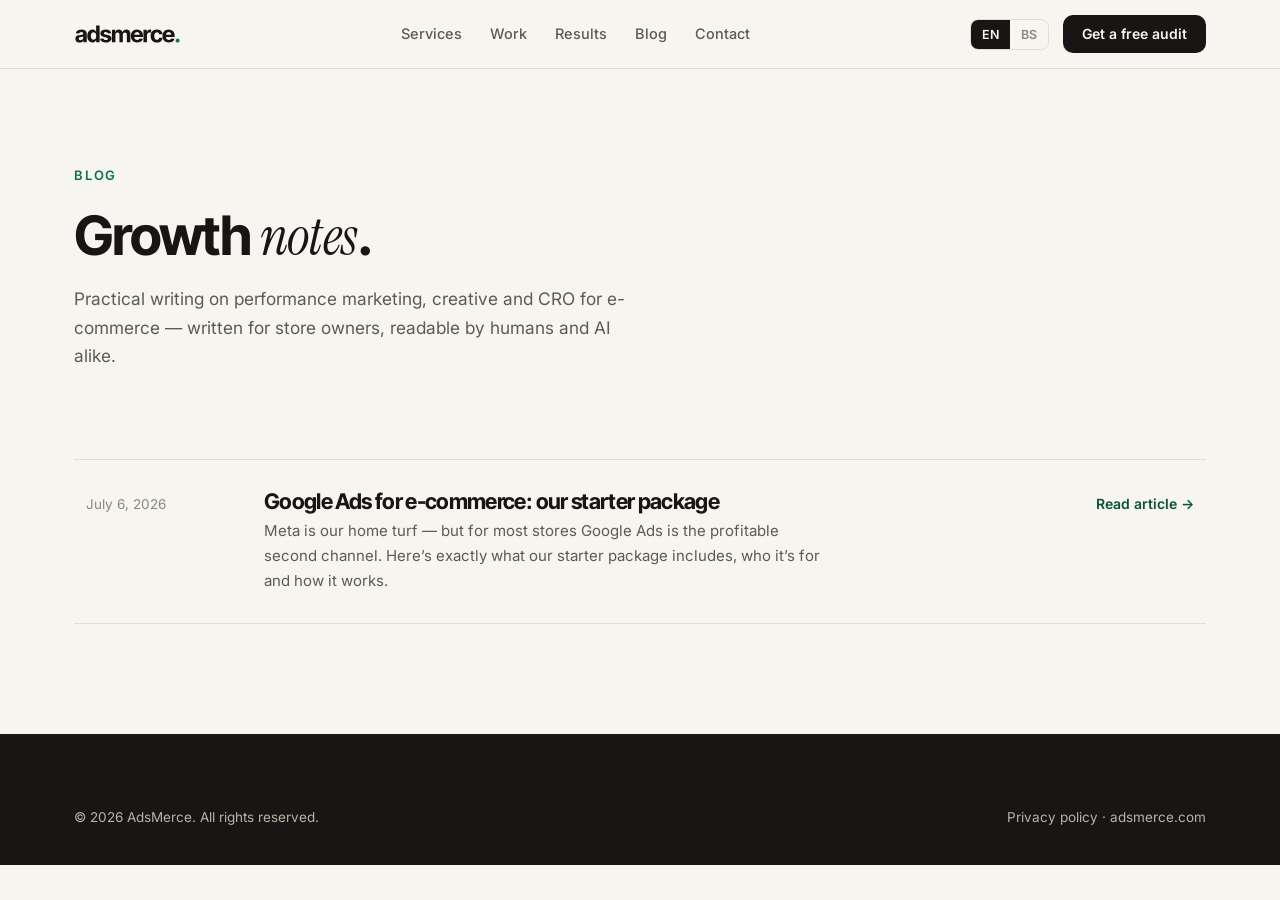
==== blog/index.html @ 32b70df1 "Add OG image, GDPR consent + tracking scaffolding, privacy page, 404, favicon PNGs, skip links - ass" ====
<!DOCTYPE html>
<html lang="en">
<head>
<meta charset="UTF-8">
<meta name="viewport" content="width=device-width, initial-scale=1.0">
<title>Blog — AdsMerce</title>
<meta name="description" content="Practical writing on performance marketing, creative and CRO for e-commerce brands — from the team behind €50M+ in managed Meta ad spend.">
<link rel="canonical" href="https://adsmerce.com/blog/">
<meta property="og:type" content="website">
<meta property="og:title" content="Blog — AdsMerce">
<meta property="og:description" content="Practical writing on performance marketing, creative and CRO for e-commerce.">
<meta property="og:url" content="https://adsmerce.com/blog/">
<meta property="og:image" content="https://adsmerce.com/assets/og.png">
<meta name="twitter:card" content="summary_large_image">
<meta name="twitter:image" content="https://adsmerce.com/assets/og.png">
<link rel="icon" type="image/svg+xml" href="../assets/favicon.svg">
<link rel="icon" type="image/png" sizes="32x32" href="../assets/favicon-32.png">
<link rel="apple-touch-icon" href="../assets/apple-touch-icon.png">
<link rel="preconnect" href="https://fonts.googleapis.com">
<link rel="preconnect" href="https://fonts.gstatic.com" crossorigin>
<link href="https://fonts.googleapis.com/css2?family=Inter:wght@400;500;600&family=Inter+Tight:wght@600;700;800&family=Instrument+Serif:ital@1&display=swap" rel="stylesheet">
<link rel="stylesheet" href="../css/style.css">
<script type="application/ld+json">
{
  "@context": "https://schema.org",
  "@type": "Blog",
  "name": "AdsMerce Blog",
  "url": "https://adsmerce.com/blog/",
  "description": "Practical writing on performance marketing, creative and CRO for e-commerce brands.",
  "publisher": { "@type": "Organization", "name": "AdsMerce", "url": "https://adsmerce.com/" }
}
</script>
</head>
<body>
<a class="skip-link" href="#main" data-i18n="sk.skip">Skip to content</a>

<header class="nav" id="top">
  <div class="container nav-inner">
    <a href="../index.html" class="nav-logo" aria-label="AdsMerce home">
      <img src="../assets/logo.svg" alt="adsmerce." height="20">
    </a>
    <nav class="nav-links" aria-label="Main">
      <a href="../index.html#services" data-i18n="nav.services">Services</a>
      <a href="../index.html#work" data-i18n="nav.work">Work</a>
      <a href="../index.html#results" data-i18n="nav.results">Results</a>
      <a href="./" data-i18n="nav.blog">Blog</a>
      <a href="../index.html#contact" data-i18n="nav.contact">Contact</a>
    </nav>
    <div class="nav-actions">
      <div class="lang-toggle" role="group" aria-label="Language">
        <button type="button" data-lang="en" aria-pressed="true">EN</button>
        <button type="button" data-lang="bs" aria-pressed="false">BS</button>
      </div>
      <a href="../index.html#contact" class="btn btn-primary btn-sm" data-i18n="nav.cta">Get a free audit</a>
      <button type="button" class="nav-burger" aria-label="Menu" aria-expanded="false">
        <span></span><span></span>
      </button>
    </div>
  </div>
  <div class="nav-mobile" hidden>
    <a href="../index.html#services" data-i18n="nav.services">Services</a>
    <a href="../index.html#work" data-i18n="nav.work">Work</a>
    <a href="../index.html#results" data-i18n="nav.results">Results</a>
    <a href="./" data-i18n="nav.blog">Blog</a>
    <a href="../index.html#contact" data-i18n="nav.contact">Contact</a>
  </div>
</header>

<main id="main">
  <section class="blog-head">
    <div class="container">
      <div class="sec-head reveal">
        <p class="kicker"><span data-i18n="blog.kicker">Blog</span></p>
        <h2 data-i18n-html="blog.title">Growth <em>notes</em>.</h2>
        <p class="sec-sub" data-i18n="blog.sub">Practical writing on performance marketing, creative and CRO for e-commerce — written for store owners, readable by humans and AI alike.</p>
      </div>
    </div>
  </section>

  <section>
    <div class="container post-list">
      <a class="post-card reveal" href="google-ads-starter-offer.html">
        <span class="post-date"><time datetime="2026-07-06">July 6, 2026</time></span>
        <span>
          <h3>Google Ads for e-commerce: our starter package</h3>
          <p>Meta is our home turf — but for most stores Google Ads is the profitable second channel. Here’s exactly what our starter package includes, who it’s for and how it works.</p>
        </span>
        <span class="post-more" data-i18n="blog.read">Read article →</span>
      </a>
    </div>
  </section>
</main>

<footer class="footer">
  <div class="container">
    <div class="footer-bottom" style="padding-top:0">
      <span>© 2026 AdsMerce. <span data-i18n="ft.rights">All rights reserved.</span></span>
      <span><a href="../privacy.html" data-i18n="ft.privacy">Privacy policy</a> · <a href="../index.html">adsmerce.com</a></span>
    </div>
  </div>
</footer>

<script src="../js/main.js"></script>
</body>
</html>
---- css/style.css ----
:root {
  --paper: #F7F5F0;
  --paper-2: #FFFFFF;
  --paper-3: #EFECE4;
  --ink: #171614;
  --ink-soft: #5C5A52;
  --ink-faint: #8B887E;
  --line: #E2DED3;
  --green: #0E6F4E;
  --green-dark: #0A5238;
  --green-tint: #E7F1EB;
  --radius: 12px;
  --font-head: "Inter Tight", "Inter", sans-serif;
  --font-body: "Inter", sans-serif;
  --font-serif: "Instrument Serif", Georgia, serif;
}

* { margin: 0; padding: 0; box-sizing: border-box; }

html {
  scroll-behavior: smooth;
  scroll-padding-top: 90px;
}

body {
  font-family: var(--font-body);
  font-size: 16.5px;
  line-height: 1.65;
  color: var(--ink);
  background: var(--paper);
  -webkit-font-smoothing: antialiased;
}

.container {
  max-width: 1180px;
  margin: 0 auto;
  padding: 0 24px;
}

h1, h2, h3, h4 {
  font-family: var(--font-head);
  font-weight: 700;
  letter-spacing: -0.03em;
  line-height: 1.08;
}

h2 em, h1 em {
  font-family: var(--font-serif);
  font-style: italic;
  font-weight: 400;
  letter-spacing: -0.01em;
}

a { color: inherit; text-decoration: none; }

/* ---------- buttons ---------- */
.btn {
  display: inline-flex;
  align-items: center;
  justify-content: center;
  gap: 8px;
  padding: 15px 26px;
  border-radius: 10px;
  font-size: 15px;
  font-weight: 600;
  line-height: 1;
  border: 1px solid transparent;
  cursor: pointer;
  transition: background .22s ease, color .22s ease, border-color .22s ease, transform .15s ease;
}
.btn:active { transform: scale(.98); }
.btn-primary { background: var(--ink); color: var(--paper); }
.btn-primary:hover { background: var(--green-dark); }
.btn-ghost { border-color: var(--line); color: var(--ink); }
.btn-ghost:hover { border-color: var(--ink); }
.btn-green { background: var(--green); color: #fff; }
.btn-green:hover { background: var(--green-dark); }
.btn-sm { padding: 11px 18px; font-size: 14px; }

/* ---------- nav ---------- */
.nav {
  position: sticky;
  top: 0;
  z-index: 50;
  background: rgba(247, 245, 240, .88);
  backdrop-filter: blur(10px);
  -webkit-backdrop-filter: blur(10px);
  border-bottom: 1px solid var(--line);
}
.nav-inner {
  display: flex;
  align-items: center;
  justify-content: space-between;
  height: 68px;
  gap: 24px;
}
.nav-logo { display: flex; align-items: center; }
.nav-logo img { display: block; }
.nav-links { display: flex; gap: 28px; }
.nav-links a {
  font-size: 14.5px;
  font-weight: 500;
  color: var(--ink-soft);
  transition: color .18s ease;
}
.nav-links a:hover { color: var(--ink); }
.nav-actions { display: flex; align-items: center; gap: 14px; }

.lang-toggle {
  display: flex;
  border: 1px solid var(--line);
  border-radius: 8px;
  overflow: hidden;
}
.lang-toggle button {
  font-family: var(--font-body);
  font-size: 12.5px;
  font-weight: 600;
  padding: 7px 11px;
  background: transparent;
  color: var(--ink-faint);
  border: 0;
  cursor: pointer;
  transition: background .18s ease, color .18s ease;
}
.lang-toggle button[aria-pressed="true"] { background: var(--ink); color: var(--paper); }

.nav-burger {
  display: none;
  flex-direction: column;
  justify-content: center;
  gap: 5px;
  width: 40px;
  height: 40px;
  background: transparent;
  border: 1px solid var(--line);
  border-radius: 8px;
  cursor: pointer;
  align-items: center;
}
.nav-burger span {
  display: block;
  width: 16px;
  height: 2px;
  background: var(--ink);
  transition: transform .2s ease;
}
.nav-burger[aria-expanded="true"] span:first-child { transform: translateY(3.5px) rotate(45deg); }
.nav-burger[aria-expanded="true"] span:last-child { transform: translateY(-3.5px) rotate(-45deg); }

.nav-mobile {
  display: none;
  flex-direction: column;
  gap: 4px;
  padding: 12px 24px 20px;
  border-top: 1px solid var(--line);
  background: var(--paper);
}
.nav-mobile a {
  padding: 11px 4px;
  font-size: 16px;
  font-weight: 500;
  border-bottom: 1px solid var(--line);
}
.nav-mobile a.btn { margin-top: 14px; border-bottom: 0; }
.nav-mobile.open { display: flex; }

/* ---------- hero ---------- */
.hero { padding: 108px 0 96px; }
.eyebrow {
  font-size: 13px;
  font-weight: 600;
  text-transform: uppercase;
  letter-spacing: .14em;
  color: var(--green);
  margin-bottom: 28px;
}
.hero h1 {
  font-size: clamp(3.4rem, 8.6vw, 7.2rem);
  font-weight: 800;
  letter-spacing: -0.045em;
  line-height: .98;
  margin-bottom: 32px;
}
.hero h1 em { color: var(--ink-soft); }
.lead {
  max-width: 620px;
  font-size: clamp(1.06rem, 1.6vw, 1.22rem);
  color: var(--ink-soft);
  margin-bottom: 40px;
}
.hero-actions { display: flex; flex-wrap: wrap; gap: 14px; margin-bottom: 44px; }
.chips { display: flex; flex-wrap: wrap; gap: 10px; }
.chip {
  display: inline-flex;
  align-items: center;
  gap: 8px;
  font-size: 13.5px;
  font-weight: 500;
  color: var(--ink-soft);
  border: 1px solid var(--line);
  border-radius: 999px;
  padding: 8px 15px;
  background: var(--paper-2);
}
.chip svg { color: var(--green); flex: none; }
.chip .dot {
  width: 7px;
  height: 7px;
  border-radius: 50%;
  background: var(--green);
  flex: none;
}

/* ---------- clients ---------- */
.clients { padding: 0 0 72px; }
.clients-label {
  text-align: center;
  font-size: 12.5px;
  font-weight: 600;
  text-transform: uppercase;
  letter-spacing: .14em;
  color: var(--ink-faint);
  margin-bottom: 34px;
}
.clients-marquee {
  overflow: hidden;
  -webkit-mask-image: linear-gradient(to right, transparent, #000 12%, #000 88%, transparent);
  mask-image: linear-gradient(to right, transparent, #000 12%, #000 88%, transparent);
}
.clients-track {
  display: flex;
  align-items: center;
  gap: 72px;
  width: max-content;
  padding-right: 72px;
  animation: clients-scroll 55s linear infinite;
}
.clients-track img {
  height: 32px;
  width: auto;
  filter: brightness(0);
  opacity: .58;
  flex: none;
}
.clients-marquee:hover .clients-track { animation-play-state: paused; }
@keyframes clients-scroll {
  from { transform: translateX(0); }
  to { transform: translateX(-50%); }
}
@media (prefers-reduced-motion: reduce) {
  .clients-track { animation: none; flex-wrap: wrap; width: auto; justify-content: center; }
}

/* ---------- stats ---------- */
.stats { border-top: 1px solid var(--line); border-bottom: 1px solid var(--line); }
.stats-grid {
  display: grid;
  grid-template-columns: repeat(4, 1fr);
}
.stat {
  padding: 44px 28px 44px 0;
  display: flex;
  flex-direction: column;
  gap: 6px;
}
.stat + .stat { border-left: 1px solid var(--line); padding-left: 28px; }
.stat strong {
  font-family: var(--font-head);
  font-weight: 700;
  font-size: clamp(2rem, 3.4vw, 2.9rem);
  letter-spacing: -0.03em;
  line-height: 1;
}
.stat span {
  font-size: 13px;
  color: var(--ink-faint);
  text-transform: uppercase;
  letter-spacing: .07em;
  font-weight: 500;
}

/* ---------- sections ---------- */
.section { padding: 110px 0; }
.section-alt { background: var(--paper-2); border-top: 1px solid var(--line); border-bottom: 1px solid var(--line); }
.section-alt + .section { border-top: 0; }

.sec-head { max-width: 720px; margin-bottom: 64px; }
.sec-head-center { margin-left: auto; margin-right: auto; text-align: center; }
.kicker {
  display: flex;
  gap: 12px;
  font-size: 13px;
  font-weight: 600;
  text-transform: uppercase;
  letter-spacing: .14em;
  color: var(--ink-faint);
  margin-bottom: 20px;
}
.kicker-center { justify-content: center; }
.kicker span:first-child { color: var(--green); }
.sec-head h2 { font-size: clamp(2.2rem, 4.6vw, 3.4rem); margin-bottom: 18px; }
.sec-sub { color: var(--ink-soft); font-size: 1.08rem; max-width: 560px; }
.sec-head-center .sec-sub { margin: 0 auto; }

/* ---------- services ---------- */
.svc-list { border-top: 1px solid var(--line); }
.svc-row {
  display: grid;
  grid-template-columns: 90px 1fr 1.25fr;
  gap: 24px;
  align-items: baseline;
  padding: 34px 12px;
  border-bottom: 1px solid var(--line);
  transition: background .22s ease;
}
.svc-row:hover { background: var(--paper-2); }
.svc-num {
  font-family: var(--font-head);
  font-size: 14px;
  font-weight: 600;
  color: var(--green);
}
.svc-row h3 { font-size: clamp(1.25rem, 2vw, 1.55rem); }
.svc-row p { color: var(--ink-soft); font-size: 15.5px; }

/* ---------- creative ---------- */
.creative-grid {
  display: grid;
  grid-template-columns: repeat(4, 1fr);
  gap: 18px;
}
.creative-tile {
  position: relative;
  aspect-ratio: 9 / 16;
  border-radius: var(--radius);
  overflow: hidden;
  background: var(--paper-3);
  border: 1px solid var(--line);
  display: flex;
  flex-direction: column;
  align-items: center;
  justify-content: center;
  gap: 14px;
  color: var(--ink-faint);
  cursor: pointer;
}
.creative-tile video {
  position: absolute;
  inset: 0;
  width: 100%;
  height: 100%;
  object-fit: cover;
}
.creative-tile .play {
  width: 52px;
  height: 52px;
  border-radius: 50%;
  border: 1.5px solid currentColor;
  display: flex;
  align-items: center;
  justify-content: center;
}
.creative-tile .label {
  font-size: 13px;
  font-weight: 500;
  text-align: center;
  padding: 0 16px;
}
.creative-tile .tag {
  position: absolute;
  top: 12px;
  left: 12px;
  z-index: 2;
  background: rgba(23, 22, 20, .82);
  color: var(--paper);
  font-size: 11.5px;
  font-weight: 600;
  letter-spacing: .04em;
  padding: 5px 10px;
  border-radius: 6px;
}
.note {
  margin-top: 28px;
  font-size: 14px;
  color: var(--ink-faint);
}

/* ---------- results ---------- */
.metric-grid {
  display: grid;
  grid-template-columns: repeat(3, 1fr);
  gap: 18px;
  margin-bottom: 18px;
}
.metric {
  background: var(--paper-2);
  border: 1px solid var(--line);
  border-radius: var(--radius);
  padding: 34px 30px;
  display: flex;
  flex-direction: column;
  gap: 8px;
}
.metric strong {
  font-family: var(--font-head);
  font-size: clamp(2.1rem, 3.2vw, 2.7rem);
  font-weight: 700;
  letter-spacing: -0.03em;
  line-height: 1;
}
.metric span { font-size: 14px; color: var(--ink-soft); }
.shot-grid {
  display: grid;
  grid-template-columns: 1fr 1fr;
  gap: 18px;
}
.shot {
  aspect-ratio: 16 / 9.5;
  border: 1.5px dashed var(--line);
  border-radius: var(--radius);
  display: flex;
  flex-direction: column;
  align-items: center;
  justify-content: center;
  gap: 12px;
  color: var(--ink-faint);
  font-size: 14px;
  background: var(--paper-2);
}

/* ---------- cards / landing ---------- */
.lp-grid, .cta-grid {
  display: grid;
  grid-template-columns: 1fr 1fr;
  gap: 18px;
}
.card {
  background: var(--paper);
  border: 1px solid var(--line);
  border-radius: var(--radius);
  padding: 38px 34px;
  transition: transform .25s ease, border-color .25s ease;
}
.section-alt .card { background: var(--paper); }
.section .card { background: var(--paper-2); }
#landing .card, #contact .card { background: var(--paper); }
.card:hover { transform: translateY(-3px); border-color: var(--ink-faint); }
.badge {
  display: inline-block;
  background: var(--green-tint);
  color: var(--green-dark);
  font-size: 12.5px;
  font-weight: 700;
  letter-spacing: .03em;
  text-transform: uppercase;
  padding: 6px 12px;
  border-radius: 6px;
  margin-bottom: 20px;
}
.card h3 { font-size: 1.45rem; margin-bottom: 12px; }
.card p { color: var(--ink-soft); font-size: 15.5px; }

/* ---------- why ---------- */
.why-grid {
  display: grid;
  grid-template-columns: 1.15fr 1fr;
  gap: 72px;
  align-items: center;
}
.why-grid .sec-head { margin-bottom: 40px; }
.why-list { list-style: none; display: flex; flex-direction: column; gap: 28px; }
.why-list li { display: flex; gap: 16px; }
.why-list svg { color: var(--green); flex: none; margin-top: 4px; }
.why-list h4 { font-size: 1.12rem; margin-bottom: 4px; }
.why-list p { color: var(--ink-soft); font-size: 15px; }
.chart-card {
  background: var(--paper-2);
  border: 1px solid var(--line);
  border-radius: var(--radius);
  padding: 38px 34px 34px;
}
.chart-card svg { display: block; margin-bottom: 22px; }
.chart-card strong {
  font-family: var(--font-head);
  font-size: 2.4rem;
  font-weight: 700;
  letter-spacing: -0.03em;
  display: block;
  line-height: 1.1;
}
.chart-card span { font-size: 14px; color: var(--ink-soft); }

/* ---------- process ---------- */
.proc-grid {
  display: grid;
  grid-template-columns: repeat(4, 1fr);
  gap: 32px;
}
.proc-step {
  border-top: 1px solid var(--line);
  padding-top: 26px;
}
.proc-num {
  display: inline-flex;
  align-items: center;
  justify-content: center;
  width: 34px;
  height: 34px;
  border-radius: 50%;
  background: var(--green-tint);
  color: var(--green-dark);
  font-family: var(--font-head);
  font-size: 15px;
  font-weight: 700;
  margin-bottom: 18px;
}
.proc-step h3 { font-size: 1.25rem; margin-bottom: 10px; }
.proc-step p { color: var(--ink-soft); font-size: 15px; }

/* ---------- faq ---------- */
.faq-container { max-width: 860px; }
.faq-list { border-top: 1px solid var(--line); }
.faq-item { border-bottom: 1px solid var(--line); }
.faq-item summary {
  display: flex;
  align-items: center;
  justify-content: space-between;
  gap: 24px;
  padding: 24px 4px;
  cursor: pointer;
  list-style: none;
  font-family: var(--font-head);
  font-weight: 600;
  font-size: 1.13rem;
  letter-spacing: -0.015em;
  transition: color .18s ease;
}
.faq-item summary::-webkit-details-marker { display: none; }
.faq-item summary:hover { color: var(--green-dark); }
.faq-icon {
  position: relative;
  width: 14px;
  height: 14px;
  flex: none;
}
.faq-icon::before,
.faq-icon::after {
  content: "";
  position: absolute;
  background: var(--green);
  transition: transform .25s ease;
}
.faq-icon::before { left: 0; top: 6px; width: 14px; height: 2px; }
.faq-icon::after { left: 6px; top: 0; width: 2px; height: 14px; }
.faq-item[open] .faq-icon::after { transform: scaleY(0); }
.faq-item p {
  padding: 0 4px 26px;
  color: var(--ink-soft);
  font-size: 15.5px;
  max-width: 700px;
}

/* ---------- cta ---------- */
.cta-grid { max-width: 900px; margin: 0 auto; }
.cta-card { display: flex; flex-direction: column; align-items: flex-start; }
.cta-card h3 { font-size: 1.6rem; }
.cta-card p { margin-bottom: 22px; }
.badge-free { background: var(--green); color: #fff; }
.checklist {
  list-style: none;
  display: flex;
  flex-direction: column;
  gap: 10px;
  margin-bottom: 30px;
}
.checklist li {
  position: relative;
  padding-left: 26px;
  font-size: 15px;
  color: var(--ink-soft);
}
.checklist li::before {
  content: "";
  position: absolute;
  left: 0;
  top: 4px;
  width: 15px;
  height: 15px;
  border-radius: 50%;
  background: var(--green-tint);
}
.checklist li::after {
  content: "";
  position: absolute;
  left: 4px;
  top: 8px;
  width: 7px;
  height: 4px;
  border-left: 1.8px solid var(--green);
  border-bottom: 1.8px solid var(--green);
  transform: rotate(-45deg);
}
.cta-card .btn { margin-top: auto; width: 100%; }

/* ---------- newsletter ---------- */
.newsletter { border-top: 1px solid var(--line); padding: 84px 0; }
.newsletter-inner {
  display: grid;
  grid-template-columns: 1.2fr 1fr;
  gap: 48px;
  align-items: center;
}
.newsletter h2 { font-size: clamp(1.7rem, 3vw, 2.3rem); margin-bottom: 12px; }
.newsletter p { color: var(--ink-soft); font-size: 15.5px; max-width: 460px; }
.newsletter-form { display: flex; gap: 10px; flex-wrap: wrap; }
.newsletter-form input {
  flex: 1;
  min-width: 220px;
  font-family: var(--font-body);
  font-size: 15px;
  color: var(--ink);
  background: var(--paper-2);
  border: 1px solid var(--line);
  border-radius: 10px;
  padding: 14px 16px;
  outline: none;
  transition: border-color .18s ease;
}
.newsletter-form input:focus { border-color: var(--green); }
.news-ok { flex-basis: 100%; font-size: 13.5px; color: var(--green-dark); }

/* ---------- generic forms (UGC page) ---------- */
.form-card {
  background: var(--paper-2);
  border: 1px solid var(--line);
  border-radius: var(--radius);
  padding: 38px 34px;
}
.form-card h3 { font-size: 1.5rem; margin-bottom: 22px; }
.form-grid { display: grid; grid-template-columns: 1fr 1fr; gap: 16px; }
.form-field { display: flex; flex-direction: column; gap: 6px; }
.form-field.full { grid-column: 1 / -1; }
.form-field label {
  font-size: 13px;
  font-weight: 600;
  color: var(--ink-soft);
}
.form-field input,
.form-field textarea {
  font-family: var(--font-body);
  font-size: 15px;
  color: var(--ink);
  background: var(--paper);
  border: 1px solid var(--line);
  border-radius: 10px;
  padding: 13px 14px;
  outline: none;
  transition: border-color .18s ease;
  resize: vertical;
}
.form-field input:focus,
.form-field textarea:focus { border-color: var(--green); }
.form-note { font-size: 13px; color: var(--ink-faint); margin-top: 14px; }

/* ---------- ugc page ---------- */
.ugc-hero { padding: 96px 0 64px; }
.ugc-grid {
  display: grid;
  grid-template-columns: 1fr 1.1fr;
  gap: 64px;
  align-items: start;
  padding-bottom: 110px;
}
.ugc-benefits h3 {
  font-size: 1.15rem;
  margin: 28px 0 14px;
}
.ugc-benefits h3:first-child { margin-top: 0; }
.ugc-list { list-style: none; display: flex; flex-direction: column; gap: 10px; }
.ugc-list li {
  position: relative;
  padding-left: 26px;
  font-size: 15px;
  color: var(--ink-soft);
}
.ugc-list li::before {
  content: "";
  position: absolute;
  left: 0;
  top: 4px;
  width: 15px;
  height: 15px;
  border-radius: 50%;
  background: var(--green-tint);
}
.ugc-list li::after {
  content: "";
  position: absolute;
  left: 4px;
  top: 8px;
  width: 7px;
  height: 4px;
  border-left: 1.8px solid var(--green);
  border-bottom: 1.8px solid var(--green);
  transform: rotate(-45deg);
}
.ugc-link { color: var(--green-dark); font-weight: 600; }
.ugc-link:hover { text-decoration: underline; }

/* ---------- blog ---------- */
.blog-head { padding: 96px 0 24px; }
.post-list { padding-bottom: 110px; display: flex; flex-direction: column; }
.post-card {
  display: grid;
  grid-template-columns: 150px 1fr auto;
  gap: 28px;
  align-items: baseline;
  padding: 30px 12px;
  border-top: 1px solid var(--line);
  transition: background .2s ease;
}
.post-card:last-child { border-bottom: 1px solid var(--line); }
.post-card:hover { background: var(--paper-2); }
.post-date { font-size: 13.5px; color: var(--ink-faint); }
.post-card h3 { font-size: 1.35rem; margin-bottom: 6px; }
.post-card p { color: var(--ink-soft); font-size: 15px; max-width: 560px; }
.post-more { font-size: 14px; font-weight: 600; color: var(--green-dark); white-space: nowrap; }

.article { max-width: 760px; margin: 0 auto; padding: 84px 24px 110px; }
.article .kicker { margin-bottom: 24px; }
.article h1 { font-size: clamp(2.2rem, 5vw, 3.2rem); letter-spacing: -0.035em; line-height: 1.05; margin-bottom: 18px; }
.article-meta { font-size: 14px; color: var(--ink-faint); margin-bottom: 42px; }
.prose p, .prose ul, .prose ol { margin-bottom: 20px; color: #33322D; font-size: 17px; line-height: 1.75; }
.prose ul, .prose ol { padding-left: 22px; }
.prose li { margin-bottom: 8px; }
.prose h2 { font-size: 1.6rem; margin: 44px 0 16px; }
.prose h3 { font-size: 1.2rem; margin: 32px 0 12px; }
.prose strong { font-weight: 600; }
.prose a { color: var(--green-dark); text-decoration: underline; text-underline-offset: 3px; }
.prose .callout {
  background: var(--green-tint);
  border-radius: var(--radius);
  padding: 22px 24px;
  margin: 28px 0;
}
.prose .callout p { margin: 0; color: var(--green-dark); font-size: 15.5px; }
.article-back { display: inline-block; margin-bottom: 32px; font-size: 14px; font-weight: 600; color: var(--ink-soft); }
.article-back:hover { color: var(--ink); }

/* ---------- footer ---------- */
.footer {
  background: var(--ink);
  color: #B7B3A8;
  padding: 72px 0 36px;
}
.footer-grid {
  display: grid;
  grid-template-columns: 1.6fr 1fr 1fr 1fr;
  gap: 48px;
  padding-bottom: 48px;
  border-bottom: 1px solid rgba(247, 245, 240, .14);
}
.footer-grid p { font-size: 14.5px; max-width: 380px; margin-top: 18px; }
.footer-grid nav { display: flex; flex-direction: column; gap: 10px; }
.footer-grid h5 {
  font-family: var(--font-body);
  color: var(--paper);
  font-size: 13px;
  font-weight: 600;
  text-transform: uppercase;
  letter-spacing: .1em;
  margin-bottom: 6px;
}
.footer-grid a { font-size: 14.5px; transition: color .18s ease; }
.footer-grid a:hover { color: var(--paper); }
.footer-bottom {
  display: flex;
  justify-content: space-between;
  align-items: center;
  flex-wrap: wrap;
  gap: 12px;
  padding-top: 30px;
  font-size: 13.5px;
}
.footer-bottom a:hover { color: var(--paper); }

/* ---------- skip link ---------- */
.skip-link {
  position: absolute;
  left: -9999px;
  top: 0;
  z-index: 200;
  background: var(--ink);
  color: var(--paper);
  padding: 12px 18px;
  font-size: 14px;
  font-weight: 600;
  border-radius: 0 0 10px 0;
}
.skip-link:focus { left: 0; }

/* ---------- consent banner ---------- */
.consent {
  position: fixed;
  left: 20px;
  bottom: 20px;
  z-index: 150;
  max-width: 400px;
  background: var(--paper-2);
  border: 1px solid var(--line);
  border-radius: var(--radius);
  padding: 20px 22px;
  box-shadow: 0 10px 34px rgba(23, 22, 20, .14);
}
.consent p { font-size: 13.5px; color: var(--ink-soft); margin-bottom: 14px; }
.consent-actions { display: flex; align-items: center; gap: 8px; flex-wrap: wrap; }
.consent-actions a {
  margin-left: auto;
  font-size: 12.5px;
  color: var(--ink-faint);
  text-decoration: underline;
  text-underline-offset: 3px;
}
.consent-actions a:hover { color: var(--ink); }
@media (max-width: 560px) {
  .consent { left: 12px; right: 12px; bottom: 12px; max-width: none; }
}

/* ---------- 404 ---------- */
.nf {
  min-height: 62vh;
  display: flex;
  flex-direction: column;
  align-items: center;
  justify-content: center;
  text-align: center;
  padding: 80px 24px;
}
.nf-code {
  font-family: var(--font-head);
  font-size: clamp(6rem, 18vw, 11rem);
  font-weight: 800;
  letter-spacing: -0.05em;
  line-height: 1;
  color: var(--ink);
}
.nf-code span { color: var(--green); }
.nf h1 { font-size: clamp(1.6rem, 3.5vw, 2.4rem); margin: 18px 0 10px; }
.nf p { color: var(--ink-soft); margin-bottom: 30px; }

/* ---------- reveal ---------- */
.reveal { opacity: 0; transform: translateY(16px); transition: opacity .6s ease, transform .6s ease; }
.reveal.in { opacity: 1; transform: none; }
.reveal.d1 { transition-delay: .08s; }
.reveal.d2 { transition-delay: .16s; }
.reveal.d3 { transition-delay: .24s; }
.reveal.d4 { transition-delay: .32s; }

@media (prefers-reduced-motion: reduce) {
  html { scroll-behavior: auto; }
  .reveal { opacity: 1; transform: none; transition: none; }
}

/* ---------- responsive ---------- */
@media (max-width: 980px) {
  .nav-links { display: none; }
  .nav-actions .btn { display: none; }
  .nav-burger { display: flex; }
  .why-grid { grid-template-columns: 1fr; gap: 40px; }
  .creative-grid { grid-template-columns: repeat(2, 1fr); }
  .svc-row { grid-template-columns: 56px 1fr; }
  .svc-row p { grid-column: 2; }
  .metric-grid { grid-template-columns: 1fr; }
  .shot-grid { grid-template-columns: 1fr; }
  .lp-grid, .cta-grid { grid-template-columns: 1fr; }
  .stats-grid { grid-template-columns: 1fr 1fr; }
  .stat { padding: 28px 16px 28px 0; }
  .stat + .stat { border-left: 0; padding-left: 0; }
  .stat:nth-child(even) { border-left: 1px solid var(--line); padding-left: 20px; }
  .stat:nth-child(n+3) { border-top: 1px solid var(--line); }
  .footer-grid { grid-template-columns: 1fr; gap: 32px; }
  .section { padding: 72px 0; }
  .hero { padding: 72px 0 64px; }
  .clients { padding-bottom: 52px; }
  .clients-track img { height: 22px; }
  .proc-grid { grid-template-columns: 1fr 1fr; }
  .newsletter-inner { grid-template-columns: 1fr; gap: 28px; }
  .ugc-grid { grid-template-columns: 1fr; gap: 44px; }
  .post-card { grid-template-columns: 1fr; gap: 8px; }
  .form-grid { grid-template-columns: 1fr; }
}
@media (max-width: 560px) {
  .proc-grid { grid-template-columns: 1fr; }
}
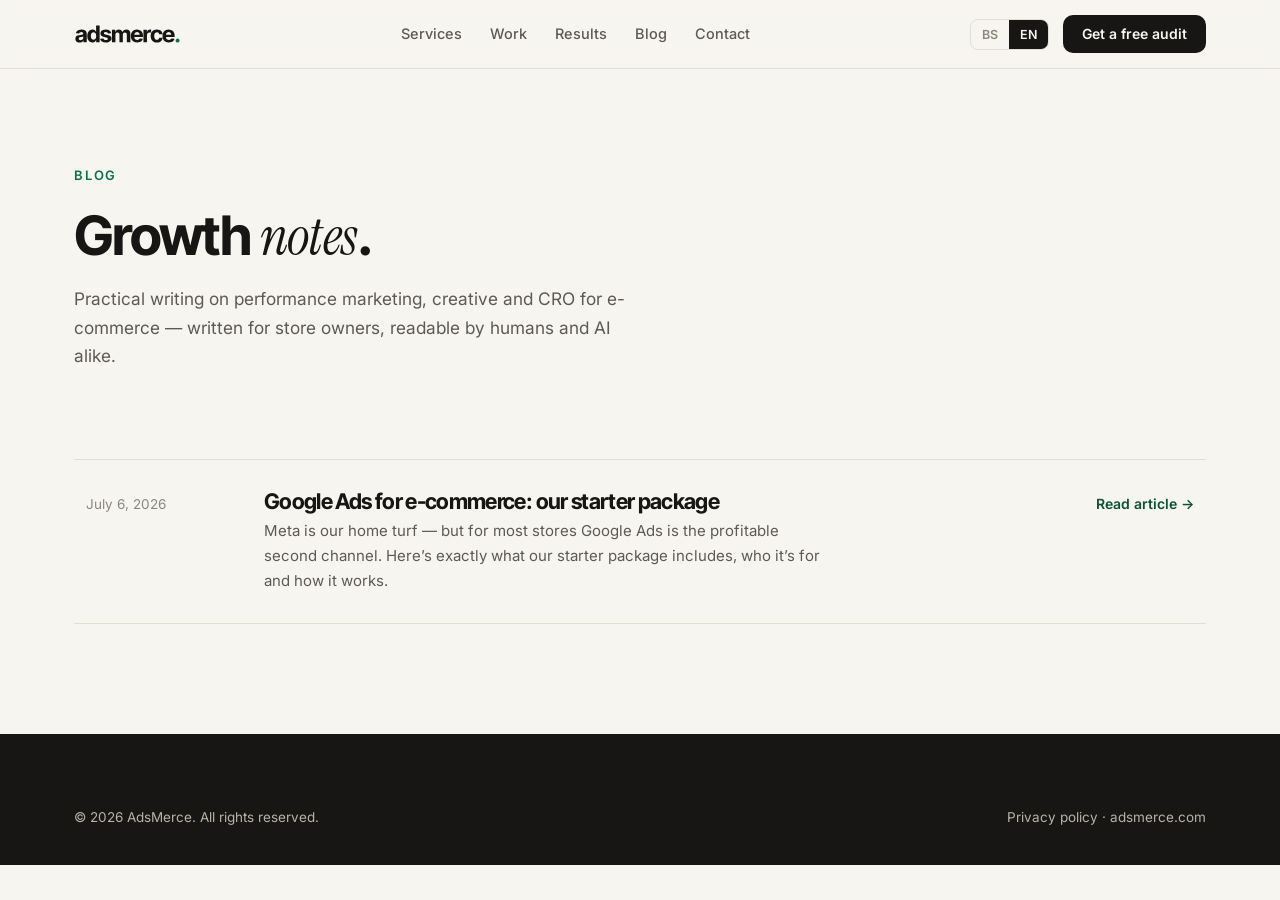
==== commit 224f0b4b: "Redesign founder section, wire Cal.com CTAs, make BHS the primary language Founder section: replace " ====
--- a/blog/index.html
+++ b/blog/index.html
@@ -1,14 +1,14 @@
 <!DOCTYPE html>
-<html lang="en">
+<html lang="bs">
 <head>
 <meta charset="UTF-8">
 <meta name="viewport" content="width=device-width, initial-scale=1.0">
 <title>Blog — AdsMerce</title>
-<meta name="description" content="Practical writing on performance marketing, creative and CRO for e-commerce brands — from the team behind €50M+ in managed Meta ad spend.">
+<meta name="description" content="Praktični tekstovi o performance marketingu, kreativama i CRO-u za e-commerce brendove — od tima koji je vodio €50M+ Meta oglasnog budžeta.">
 <link rel="canonical" href="https://adsmerce.com/blog/">
 <meta property="og:type" content="website">
 <meta property="og:title" content="Blog — AdsMerce">
-<meta property="og:description" content="Practical writing on performance marketing, creative and CRO for e-commerce.">
+<meta property="og:description" content="Praktični tekstovi o performance marketingu, kreativama i CRO-u za e-commerce.">
 <meta property="og:url" content="https://adsmerce.com/blog/">
 <meta property="og:image" content="https://adsmerce.com/assets/og.png">
 <meta name="twitter:card" content="summary_large_image">
@@ -32,7 +32,7 @@
 </script>
 </head>
 <body>
-<a class="skip-link" href="#main" data-i18n="sk.skip">Skip to content</a>
+<a class="skip-link" href="#main" data-i18n="sk.skip">Preskoči na sadržaj</a>
 
 <header class="nav" id="top">
   <div class="container nav-inner">
@@ -40,29 +40,29 @@
       <img src="../assets/logo.svg" alt="adsmerce." height="20">
     </a>
     <nav class="nav-links" aria-label="Main">
-      <a href="../index.html#services" data-i18n="nav.services">Services</a>
-      <a href="../index.html#work" data-i18n="nav.work">Work</a>
-      <a href="../index.html#results" data-i18n="nav.results">Results</a>
+      <a href="../index.html#services" data-i18n="nav.services">Usluge</a>
+      <a href="../index.html#work" data-i18n="nav.work">Kreative</a>
+      <a href="../index.html#results" data-i18n="nav.results">Rezultati</a>
       <a href="./" data-i18n="nav.blog">Blog</a>
-      <a href="../index.html#contact" data-i18n="nav.contact">Contact</a>
+      <a href="../index.html#contact" data-i18n="nav.contact">Kontakt</a>
     </nav>
     <div class="nav-actions">
       <div class="lang-toggle" role="group" aria-label="Language">
-        <button type="button" data-lang="en" aria-pressed="true">EN</button>
-        <button type="button" data-lang="bs" aria-pressed="false">BS</button>
+        <button type="button" data-lang="bs" aria-pressed="true">BS</button>
+        <button type="button" data-lang="en" aria-pressed="false">EN</button>
       </div>
-      <a href="../index.html#contact" class="btn btn-primary btn-sm" data-i18n="nav.cta">Get a free audit</a>
+      <a href="../index.html#contact" class="btn btn-primary btn-sm" data-i18n="nav.cta">Zatraži besplatan audit</a>
       <button type="button" class="nav-burger" aria-label="Menu" aria-expanded="false">
         <span></span><span></span>
       </button>
     </div>
   </div>
   <div class="nav-mobile" hidden>
-    <a href="../index.html#services" data-i18n="nav.services">Services</a>
-    <a href="../index.html#work" data-i18n="nav.work">Work</a>
-    <a href="../index.html#results" data-i18n="nav.results">Results</a>
+    <a href="../index.html#services" data-i18n="nav.services">Usluge</a>
+    <a href="../index.html#work" data-i18n="nav.work">Kreative</a>
+    <a href="../index.html#results" data-i18n="nav.results">Rezultati</a>
     <a href="./" data-i18n="nav.blog">Blog</a>
-    <a href="../index.html#contact" data-i18n="nav.contact">Contact</a>
+    <a href="../index.html#contact" data-i18n="nav.contact">Kontakt</a>
   </div>
 </header>
 
@@ -71,8 +71,8 @@
     <div class="container">
       <div class="sec-head reveal">
         <p class="kicker"><span data-i18n="blog.kicker">Blog</span></p>
-        <h2 data-i18n-html="blog.title">Growth <em>notes</em>.</h2>
-        <p class="sec-sub" data-i18n="blog.sub">Practical writing on performance marketing, creative and CRO for e-commerce — written for store owners, readable by humans and AI alike.</p>
+        <h2 data-i18n-html="blog.title">Bilješke o <em>rastu</em>.</h2>
+        <p class="sec-sub" data-i18n="blog.sub">Praktični tekstovi o performance marketingu, kreativi i CRO-u za e-commerce — pisani za vlasnike shopova, čitljivi i ljudima i AI alatima.</p>
       </div>
     </div>
   </section>
@@ -85,7 +85,7 @@
           <h3>Google Ads for e-commerce: our starter package</h3>
           <p>Meta is our home turf — but for most stores Google Ads is the profitable second channel. Here’s exactly what our starter package includes, who it’s for and how it works.</p>
         </span>
-        <span class="post-more" data-i18n="blog.read">Read article →</span>
+        <span class="post-more" data-i18n="blog.read">Pročitaj tekst →</span>
       </a>
     </div>
   </section>
@@ -94,8 +94,8 @@
 <footer class="footer">
   <div class="container">
     <div class="footer-bottom" style="padding-top:0">
-      <span>© 2026 AdsMerce. <span data-i18n="ft.rights">All rights reserved.</span></span>
-      <span><a href="../privacy.html" data-i18n="ft.privacy">Privacy policy</a> · <a href="../index.html">adsmerce.com</a></span>
+      <span>© 2026 AdsMerce. <span data-i18n="ft.rights">Sva prava zadržana.</span></span>
+      <span><a href="../privacy.html" data-i18n="ft.privacy">Politika privatnosti</a> · <a href="../index.html">adsmerce.com</a></span>
     </div>
   </div>
 </footer>
--- a/css/style.css
+++ b/css/style.css
@@ -237,10 +237,10 @@
   animation: clients-scroll 55s linear infinite;
 }
 .clients-track img {
-  height: 32px;
+  height: 56px;
   width: auto;
   filter: brightness(0);
-  opacity: .58;
+  opacity: .68;
   flex: none;
 }
 .clients-marquee:hover .clients-track { animation-play-state: paused; }
@@ -273,11 +273,11 @@
   line-height: 1;
 }
 .stat span {
-  font-size: 13px;
-  color: var(--ink-faint);
-  text-transform: uppercase;
-  letter-spacing: .07em;
+  font-size: 15px;
+  color: var(--ink-soft);
+  letter-spacing: .01em;
   font-weight: 500;
+  line-height: 1.45;
 }
 
 /* ---------- sections ---------- */
@@ -345,22 +345,38 @@
   color: var(--ink-faint);
   cursor: pointer;
 }
-.creative-tile video {
+.creative-tile video,
+.creative-tile img {
   position: absolute;
   inset: 0;
   width: 100%;
   height: 100%;
   object-fit: cover;
 }
+.creative-tile .creative-frame {
+  position: absolute;
+  inset: 0;
+  width: 100%;
+  height: 100%;
+  border: 0;
+}
 .creative-tile .play {
-  width: 52px;
-  height: 52px;
+  position: relative;
+  z-index: 2;
+  width: 56px;
+  height: 56px;
   border-radius: 50%;
-  border: 1.5px solid currentColor;
+  background: rgba(23, 22, 20, .5);
+  color: #fff;
+  border: 1.5px solid rgba(255, 255, 255, .9);
   display: flex;
   align-items: center;
   justify-content: center;
-}
+  padding-left: 3px;
+  transition: transform .2s ease, background .2s ease;
+}
+.creative-tile:hover .play { transform: scale(1.08); background: var(--green); border-color: var(--green); }
+.creative-tile:focus-visible { outline: 2px solid var(--green); outline-offset: 3px; }
 .creative-tile .label {
   font-size: 13px;
   font-weight: 500;
@@ -409,24 +425,47 @@
   letter-spacing: -0.03em;
   line-height: 1;
 }
-.metric span { font-size: 14px; color: var(--ink-soft); }
-.shot-grid {
-  display: grid;
-  grid-template-columns: 1fr 1fr;
-  gap: 18px;
-}
-.shot {
-  aspect-ratio: 16 / 9.5;
-  border: 1.5px dashed var(--line);
-  border-radius: var(--radius);
+.metric span { font-size: 16px; color: var(--ink-soft); line-height: 1.5; }
+.shots-note {
+  font-size: 13.5px;
+  color: var(--ink-faint);
+  margin-bottom: 22px;
+}
+.shots {
   display: flex;
   flex-direction: column;
-  align-items: center;
-  justify-content: center;
-  gap: 12px;
-  color: var(--ink-faint);
-  font-size: 14px;
+  gap: 22px;
+}
+.shot-card {
   background: var(--paper-2);
+  border: 1px solid var(--line);
+  border-radius: 14px;
+  overflow: hidden;
+  box-shadow: 0 14px 44px rgba(23, 22, 20, .07);
+  transition: transform .25s ease, box-shadow .25s ease;
+}
+.shot-card:hover { transform: translateY(-2px); box-shadow: 0 18px 52px rgba(23, 22, 20, .11); }
+.shot-bar {
+  display: flex;
+  align-items: center;
+  gap: 7px;
+  padding: 12px 16px;
+  background: var(--paper-3);
+  border-bottom: 1px solid var(--line);
+}
+.shot-bar span {
+  width: 11px;
+  height: 11px;
+  border-radius: 50%;
+  background: #D2CEC3;
+}
+.shot-img { display: block; font-size: 0; }
+.shot-img img { display: block; width: 100%; height: auto; }
+.shot-card figcaption {
+  padding: 13px 18px;
+  font-size: 13.5px;
+  color: var(--ink-soft);
+  border-top: 1px solid var(--line);
 }
 
 /* ---------- cards / landing ---------- */
@@ -474,6 +513,19 @@
 .why-list svg { color: var(--green); flex: none; margin-top: 4px; }
 .why-list h4 { font-size: 1.12rem; margin-bottom: 4px; }
 .why-list p { color: var(--ink-soft); font-size: 15px; }
+.badges {
+  display: flex;
+  align-items: center;
+  gap: 20px;
+  flex-wrap: wrap;
+  margin-top: 36px;
+  background: #FFFFFF;
+  border: 1px solid var(--line);
+  border-radius: var(--radius);
+  padding: 22px 26px;
+}
+.badges img { height: 84px; width: auto; }
+
 .chart-card {
   background: var(--paper-2);
   border: 1px solid var(--line);
@@ -862,17 +914,83 @@
   .reveal { opacity: 1; transform: none; transition: none; }
 }
 
+/* ---------- founder ---------- */
+.founder-inner { max-width: 720px; }
+.founder-inner h2 { font-size: clamp(1.9rem, 3.4vw, 2.7rem); margin: 16px 0 20px; }
+.founder-inner p { color: var(--ink-soft); font-size: 1.03rem; margin-bottom: 16px; }
+.founder-sign {
+  margin-top: 28px;
+  padding-top: 22px;
+  border-top: 1px solid var(--line);
+  display: flex;
+  align-items: center;
+  gap: 14px;
+}
+.founder-avatar {
+  width: 56px;
+  height: 56px;
+  border-radius: 50%;
+  object-fit: cover;
+  flex-shrink: 0;
+}
+.founder-sign-meta { display: flex; flex-direction: column; gap: 2px; flex: 1; min-width: 0; }
+.founder-sign-meta strong { font-family: var(--font-head); font-size: 1.05rem; font-weight: 700; }
+.founder-sign-meta span { font-size: 14px; color: var(--ink-faint); }
+.founder-linkedin {
+  display: inline-flex;
+  align-items: center;
+  gap: 7px;
+  font-size: 13.5px;
+  font-weight: 500;
+  color: var(--ink-soft);
+  border: 1px solid var(--line);
+  border-radius: 999px;
+  padding: 8px 16px;
+  text-decoration: none;
+  transition: color .18s ease, border-color .18s ease;
+}
+.founder-linkedin:hover { color: var(--green, #0E6F4E); border-color: currentColor; }
+
+/* ---------- process closing line ---------- */
+.proc-close {
+  margin-top: 40px;
+  text-align: center;
+  font-family: var(--font-serif);
+  font-style: italic;
+  font-size: clamp(1.15rem, 2.2vw, 1.5rem);
+  color: var(--ink);
+  max-width: 640px;
+  margin-left: auto;
+  margin-right: auto;
+  line-height: 1.4;
+}
+
+/* ---------- cta note + footer legal ---------- */
+.cta-note {
+  margin-top: 14px;
+  font-size: 13px;
+  color: var(--ink-faint);
+  line-height: 1.45;
+}
+.footer-legal {
+  font-size: 12.5px;
+  color: rgba(183, 179, 168, .75);
+  padding-top: 26px;
+  line-height: 1.6;
+}
+.footer-legal + .footer-bottom { padding-top: 18px; }
+
 /* ---------- responsive ---------- */
 @media (max-width: 980px) {
   .nav-links { display: none; }
   .nav-actions .btn { display: none; }
   .nav-burger { display: flex; }
   .why-grid { grid-template-columns: 1fr; gap: 40px; }
+  .founder-sign { flex-wrap: wrap; }
   .creative-grid { grid-template-columns: repeat(2, 1fr); }
   .svc-row { grid-template-columns: 56px 1fr; }
   .svc-row p { grid-column: 2; }
   .metric-grid { grid-template-columns: 1fr; }
-  .shot-grid { grid-template-columns: 1fr; }
   .lp-grid, .cta-grid { grid-template-columns: 1fr; }
   .stats-grid { grid-template-columns: 1fr 1fr; }
   .stat { padding: 28px 16px 28px 0; }
@@ -883,7 +1001,8 @@
   .section { padding: 72px 0; }
   .hero { padding: 72px 0 64px; }
   .clients { padding-bottom: 52px; }
-  .clients-track img { height: 22px; }
+  .clients-track img { height: 40px; }
+  .badges img { height: 66px; }
   .proc-grid { grid-template-columns: 1fr 1fr; }
   .newsletter-inner { grid-template-columns: 1fr; gap: 28px; }
   .ugc-grid { grid-template-columns: 1fr; gap: 44px; }
@@ -892,4 +1011,11 @@
 }
 @media (max-width: 560px) {
   .proc-grid { grid-template-columns: 1fr; }
-}
+  .badges {
+    flex-wrap: nowrap;
+    justify-content: space-between;
+    gap: 12px;
+    padding: 16px 18px;
+  }
+  .badges img { height: 52px; }
+}
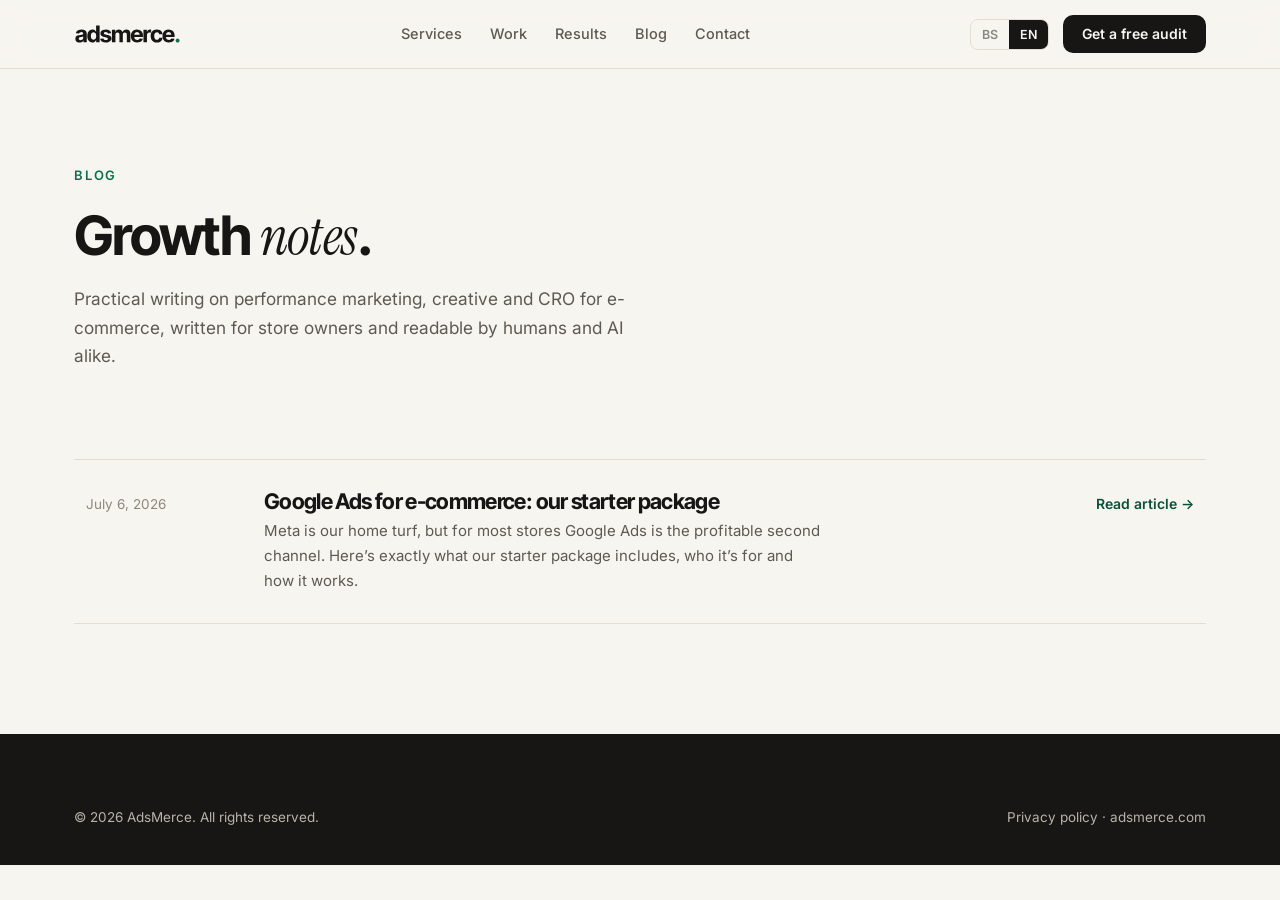
==== commit 044213ad: "Copy cleanup: remove em dashes, fix scroll-to-top, trim footer and free-audit copy Replace every em " ====
--- a/blog/index.html
+++ b/blog/index.html
@@ -3,11 +3,11 @@
 <head>
 <meta charset="UTF-8">
 <meta name="viewport" content="width=device-width, initial-scale=1.0">
-<title>Blog — AdsMerce</title>
-<meta name="description" content="Praktični tekstovi o performance marketingu, kreativama i CRO-u za e-commerce brendove — od tima koji je vodio €50M+ Meta oglasnog budžeta.">
+<title>Blog · AdsMerce</title>
+<meta name="description" content="Praktični tekstovi o performance marketingu, kreativama i CRO-u za e-commerce brendove, od tima koji je vodio €50M+ Meta oglasnog budžeta.">
 <link rel="canonical" href="https://adsmerce.com/blog/">
 <meta property="og:type" content="website">
-<meta property="og:title" content="Blog — AdsMerce">
+<meta property="og:title" content="Blog · AdsMerce">
 <meta property="og:description" content="Praktični tekstovi o performance marketingu, kreativama i CRO-u za e-commerce.">
 <meta property="og:url" content="https://adsmerce.com/blog/">
 <meta property="og:image" content="https://adsmerce.com/assets/og.png">
@@ -72,7 +72,7 @@
       <div class="sec-head reveal">
         <p class="kicker"><span data-i18n="blog.kicker">Blog</span></p>
         <h2 data-i18n-html="blog.title">Bilješke o <em>rastu</em>.</h2>
-        <p class="sec-sub" data-i18n="blog.sub">Praktični tekstovi o performance marketingu, kreativi i CRO-u za e-commerce — pisani za vlasnike shopova, čitljivi i ljudima i AI alatima.</p>
+        <p class="sec-sub" data-i18n="blog.sub">Praktični tekstovi o performance marketingu, kreativi i CRO-u za e-commerce, pisani za vlasnike shopova i čitljivi i ljudima i AI alatima.</p>
       </div>
     </div>
   </section>
@@ -83,7 +83,7 @@
         <span class="post-date"><time datetime="2026-07-06">July 6, 2026</time></span>
         <span>
           <h3>Google Ads for e-commerce: our starter package</h3>
-          <p>Meta is our home turf — but for most stores Google Ads is the profitable second channel. Here’s exactly what our starter package includes, who it’s for and how it works.</p>
+          <p>Meta is our home turf, but for most stores Google Ads is the profitable second channel. Here’s exactly what our starter package includes, who it’s for and how it works.</p>
         </span>
         <span class="post-more" data-i18n="blog.read">Pročitaj tekst →</span>
       </a>
--- a/css/style.css
+++ b/css/style.css
@@ -986,6 +986,7 @@
   .nav-actions .btn { display: none; }
   .nav-burger { display: flex; }
   .why-grid { grid-template-columns: 1fr; gap: 40px; }
+  .chart-card { display: none; }
   .founder-sign { flex-wrap: wrap; }
   .creative-grid { grid-template-columns: repeat(2, 1fr); }
   .svc-row { grid-template-columns: 56px 1fr; }
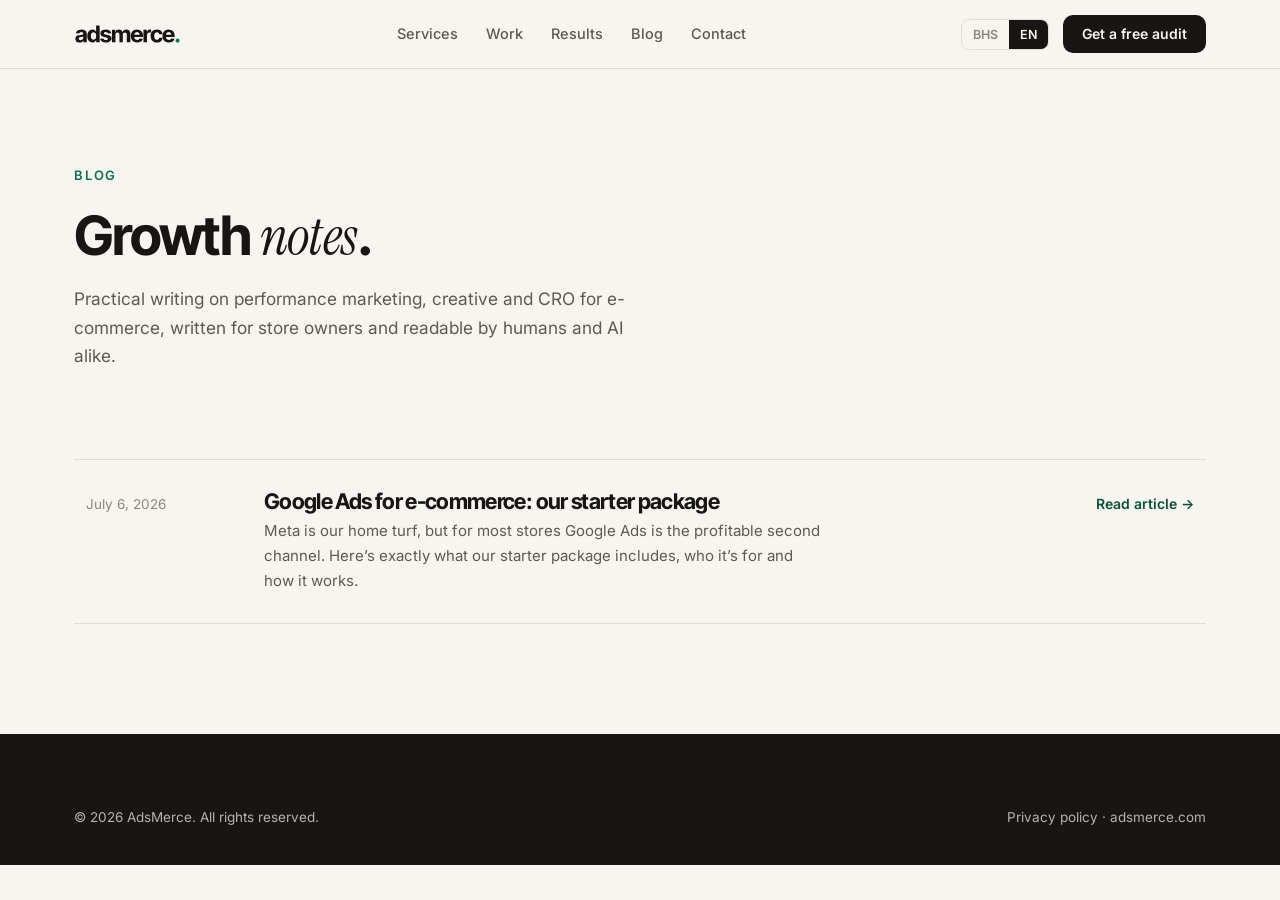
==== commit 34e667ce: "Rename BS toggle to BHS, break UGC hero title, hide Tally form title, bust asset caches The language" ====
--- a/blog/index.html
+++ b/blog/index.html
@@ -19,7 +19,7 @@
 <link rel="preconnect" href="https://fonts.googleapis.com">
 <link rel="preconnect" href="https://fonts.gstatic.com" crossorigin>
 <link href="https://fonts.googleapis.com/css2?family=Inter:wght@400;500;600&family=Inter+Tight:wght@600;700;800&family=Instrument+Serif:ital@1&display=swap" rel="stylesheet">
-<link rel="stylesheet" href="../css/style.css">
+<link rel="stylesheet" href="../css/style.css?v=3">
 <script type="application/ld+json">
 {
   "@context": "https://schema.org",
@@ -48,7 +48,7 @@
     </nav>
     <div class="nav-actions">
       <div class="lang-toggle" role="group" aria-label="Language">
-        <button type="button" data-lang="bs" aria-pressed="true">BS</button>
+        <button type="button" data-lang="bs" aria-pressed="true">BHS</button>
         <button type="button" data-lang="en" aria-pressed="false">EN</button>
       </div>
       <a href="../index.html#contact" class="btn btn-primary btn-sm" data-i18n="nav.cta">Zatraži besplatan audit</a>
@@ -100,6 +100,6 @@
   </div>
 </footer>
 
-<script src="../js/main.js"></script>
+<script src="../js/main.js?v=3"></script>
 </body>
 </html>
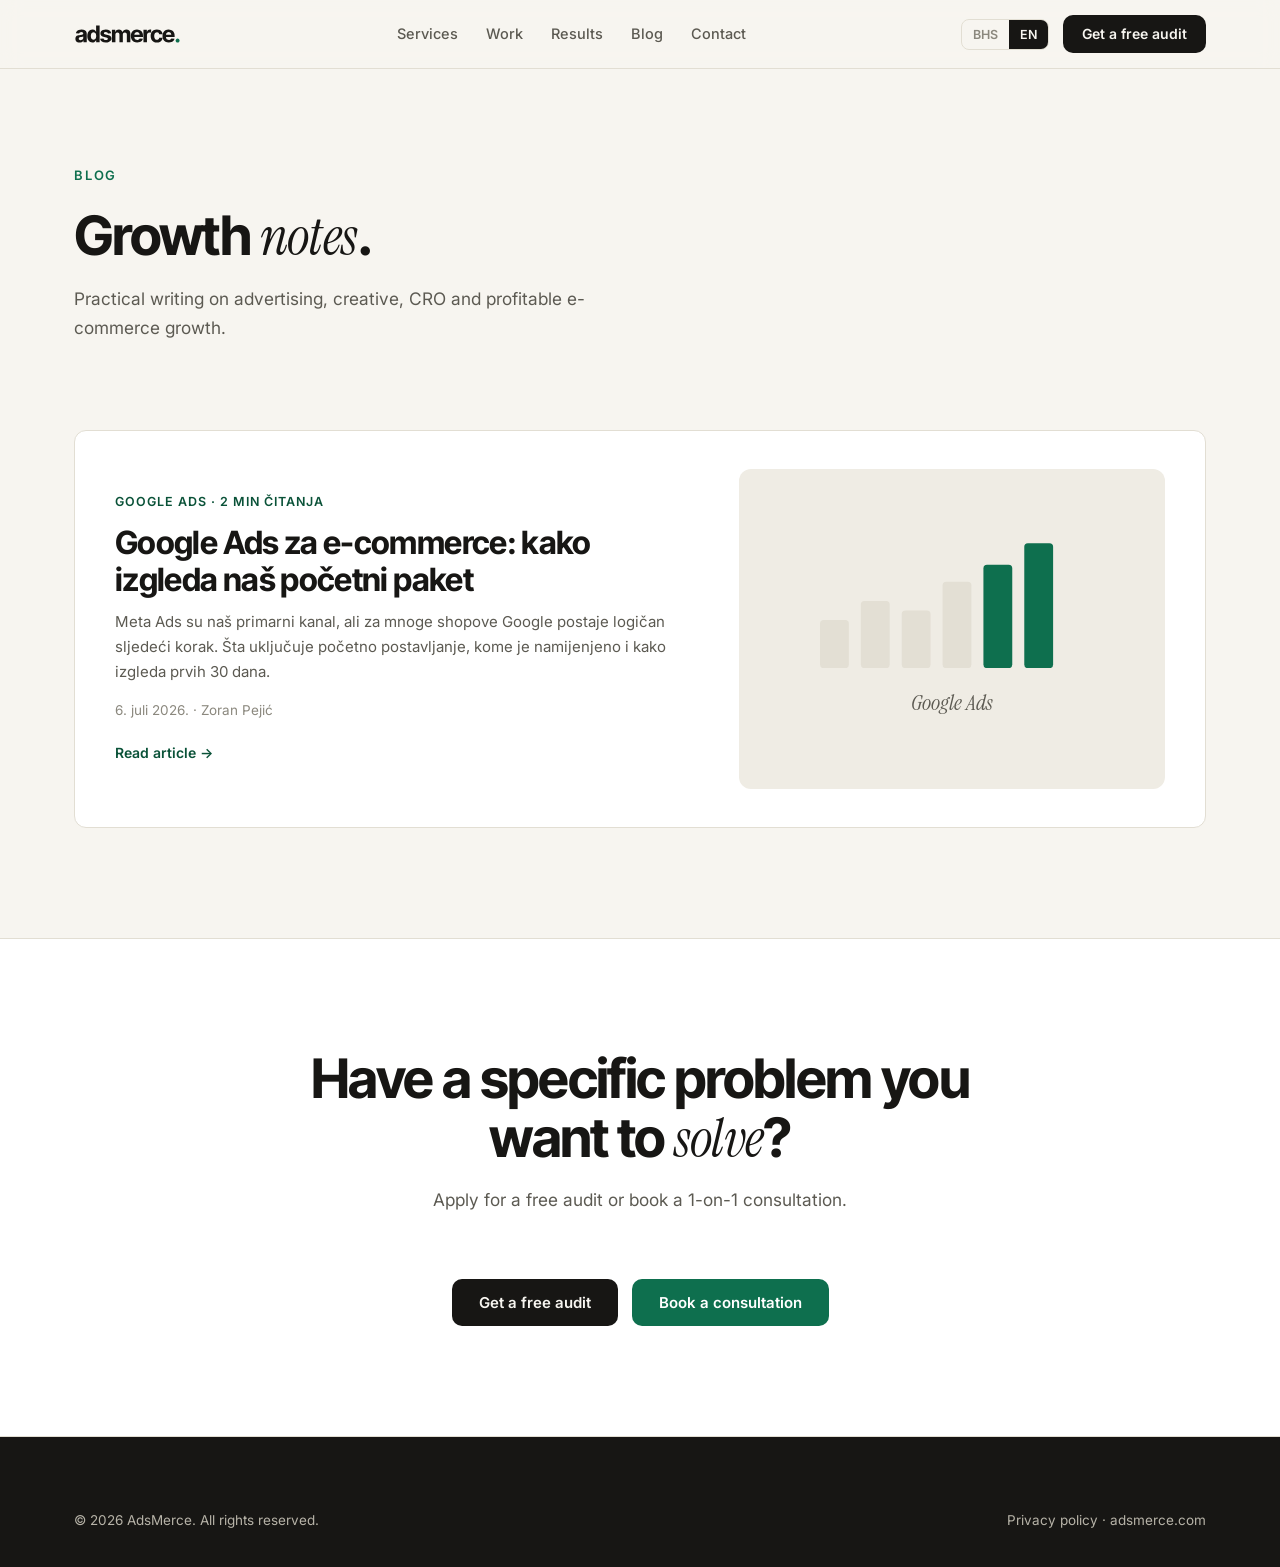
==== commit 697ee058: "Blog: translate article to BHS, featured-post layout, author byline, CTA blocks The Google Ads start" ====
--- a/blog/index.html
+++ b/blog/index.html
@@ -19,7 +19,7 @@
 <link rel="preconnect" href="https://fonts.googleapis.com">
 <link rel="preconnect" href="https://fonts.gstatic.com" crossorigin>
 <link href="https://fonts.googleapis.com/css2?family=Inter:wght@400;500;600&family=Inter+Tight:wght@600;700;800&family=Instrument+Serif:ital@1&display=swap" rel="stylesheet">
-<link rel="stylesheet" href="../css/style.css?v=3">
+<link rel="stylesheet" href="../css/style.css?v=4">
 <script type="application/ld+json">
 {
   "@context": "https://schema.org",
@@ -72,21 +72,50 @@
       <div class="sec-head reveal">
         <p class="kicker"><span data-i18n="blog.kicker">Blog</span></p>
         <h2 data-i18n-html="blog.title">Bilješke o <em>rastu</em>.</h2>
-        <p class="sec-sub" data-i18n="blog.sub">Praktični tekstovi o performance marketingu, kreativi i CRO-u za e-commerce, pisani za vlasnike shopova i čitljivi i ljudima i AI alatima.</p>
+        <p class="sec-sub" data-i18n="blog.sub">Praktični tekstovi o oglašavanju, kreativama, CRO-u i profitabilnom rastu e-commerce brendova.</p>
       </div>
     </div>
   </section>
 
   <section>
     <div class="container post-list">
-      <a class="post-card reveal" href="google-ads-starter-offer.html">
-        <span class="post-date"><time datetime="2026-07-06">July 6, 2026</time></span>
-        <span>
-          <h3>Google Ads for e-commerce: our starter package</h3>
-          <p>Meta is our home turf, but for most stores Google Ads is the profitable second channel. Here’s exactly what our starter package includes, who it’s for and how it works.</p>
+      <a class="post-card post-featured reveal" href="google-ads-starter-offer.html">
+        <span class="post-featured-body">
+          <span class="post-tags">Google Ads · 2 min čitanja</span>
+          <h3>Google Ads za e-commerce: kako izgleda naš početni paket</h3>
+          <p>Meta Ads su naš primarni kanal, ali za mnoge shopove Google postaje logičan sljedeći korak. Šta uključuje početno postavljanje, kome je namijenjeno i kako izgleda prvih 30 dana.</p>
+          <span class="post-meta"><time datetime="2026-07-06">6. juli 2026.</time> · Zoran Pejić</span>
+          <span class="post-more" data-i18n="blog.read">Pročitaj tekst →</span>
         </span>
-        <span class="post-more" data-i18n="blog.read">Pročitaj tekst →</span>
+        <span class="post-cover" aria-hidden="true">
+          <svg viewBox="0 0 220 110" width="62%" role="presentation">
+            <g fill="#E3DFD4">
+              <rect x="0" y="70" width="24" height="40" rx="3"/>
+              <rect x="34" y="54" width="24" height="56" rx="3"/>
+              <rect x="68" y="62" width="24" height="48" rx="3"/>
+              <rect x="102" y="38" width="24" height="72" rx="3"/>
+            </g>
+            <g fill="#0E6F4E">
+              <rect x="136" y="24" width="24" height="86" rx="3"/>
+              <rect x="170" y="6" width="24" height="104" rx="3"/>
+            </g>
+          </svg>
+          <span>Google Ads</span>
+        </span>
       </a>
+    </div>
+  </section>
+
+  <section class="section section-alt">
+    <div class="container">
+      <div class="sec-head sec-head-center reveal">
+        <h2 data-i18n-html="blog.cta.t">Imaš konkretan problem koji želiš <em>riješiti</em>?</h2>
+        <p class="sec-sub" data-i18n="blog.cta.d">Prijavi se za besplatan audit ili rezerviši 1-na-1 konsultacije.</p>
+      </div>
+      <div class="hero-actions reveal d1" style="justify-content:center;margin-bottom:0">
+        <a href="../index.html#contact" class="btn btn-primary" data-i18n="blog.cta.b1">Zatraži besplatan audit</a>
+        <a href="https://cal.com/zoranpejic/60min" target="_blank" rel="noopener" class="btn btn-green" data-i18n="blog.cta.b2">Rezerviši konsultacije</a>
+      </div>
     </div>
   </section>
 </main>
@@ -100,6 +129,6 @@
   </div>
 </footer>
 
-<script src="../js/main.js?v=3"></script>
+<script src="../js/main.js?v=4"></script>
 </body>
 </html>
--- a/css/style.css
+++ b/css/style.css
@@ -778,6 +778,52 @@
 .post-card h3 { font-size: 1.35rem; margin-bottom: 6px; }
 .post-card p { color: var(--ink-soft); font-size: 15px; max-width: 560px; }
 .post-more { font-size: 14px; font-weight: 600; color: var(--green-dark); white-space: nowrap; }
+
+/* ---------- featured post ---------- */
+.post-featured {
+  grid-template-columns: 1.35fr 1fr;
+  gap: 48px;
+  align-items: center;
+  border: 1px solid var(--line);
+  border-radius: var(--radius);
+  background: var(--paper-2);
+  padding: 38px 40px;
+}
+.post-featured:hover { background: var(--paper-2); border-color: var(--ink-faint); }
+.post-featured h3 { font-size: clamp(1.5rem, 2.8vw, 2rem); letter-spacing: -0.02em; line-height: 1.15; margin: 12px 0 12px; }
+.post-featured p { max-width: none; }
+.post-tags {
+  display: block;
+  font-size: 12.5px;
+  font-weight: 600;
+  letter-spacing: .08em;
+  text-transform: uppercase;
+  color: var(--green-dark);
+}
+.post-meta { display: block; font-size: 13.5px; color: var(--ink-faint); margin: 14px 0 18px; }
+.post-cover {
+  background: var(--paper-3);
+  border-radius: var(--radius);
+  aspect-ratio: 4 / 3;
+  display: flex;
+  flex-direction: column;
+  align-items: center;
+  justify-content: center;
+  gap: 18px;
+}
+.post-cover > span { font-family: var(--font-serif); font-style: italic; font-size: 1.35rem; color: var(--ink-soft); }
+
+/* ---------- article CTA ---------- */
+.article-cta {
+  margin-top: 48px;
+  border: 1px solid var(--line);
+  border-radius: var(--radius);
+  background: var(--paper-2);
+  padding: 32px 34px;
+}
+.article-cta h3 { font-size: 1.4rem; letter-spacing: -0.015em; margin-bottom: 10px; }
+.article-cta p { color: var(--ink-soft); font-size: 15.5px; line-height: 1.6; margin-bottom: 22px; max-width: 560px; }
+.article-cta-actions { display: flex; flex-wrap: wrap; gap: 12px; }
 
 .article { max-width: 760px; margin: 0 auto; padding: 84px 24px 110px; }
 .article .kicker { margin-bottom: 24px; }
@@ -1008,6 +1054,8 @@
   .newsletter-inner { grid-template-columns: 1fr; gap: 28px; }
   .ugc-grid { grid-template-columns: 1fr; gap: 44px; }
   .post-card { grid-template-columns: 1fr; gap: 8px; }
+  .post-featured { gap: 24px; padding: 26px 22px; }
+  .post-cover { order: -1; aspect-ratio: 16 / 9; }
   .form-grid { grid-template-columns: 1fr; }
 }
 @media (max-width: 560px) {
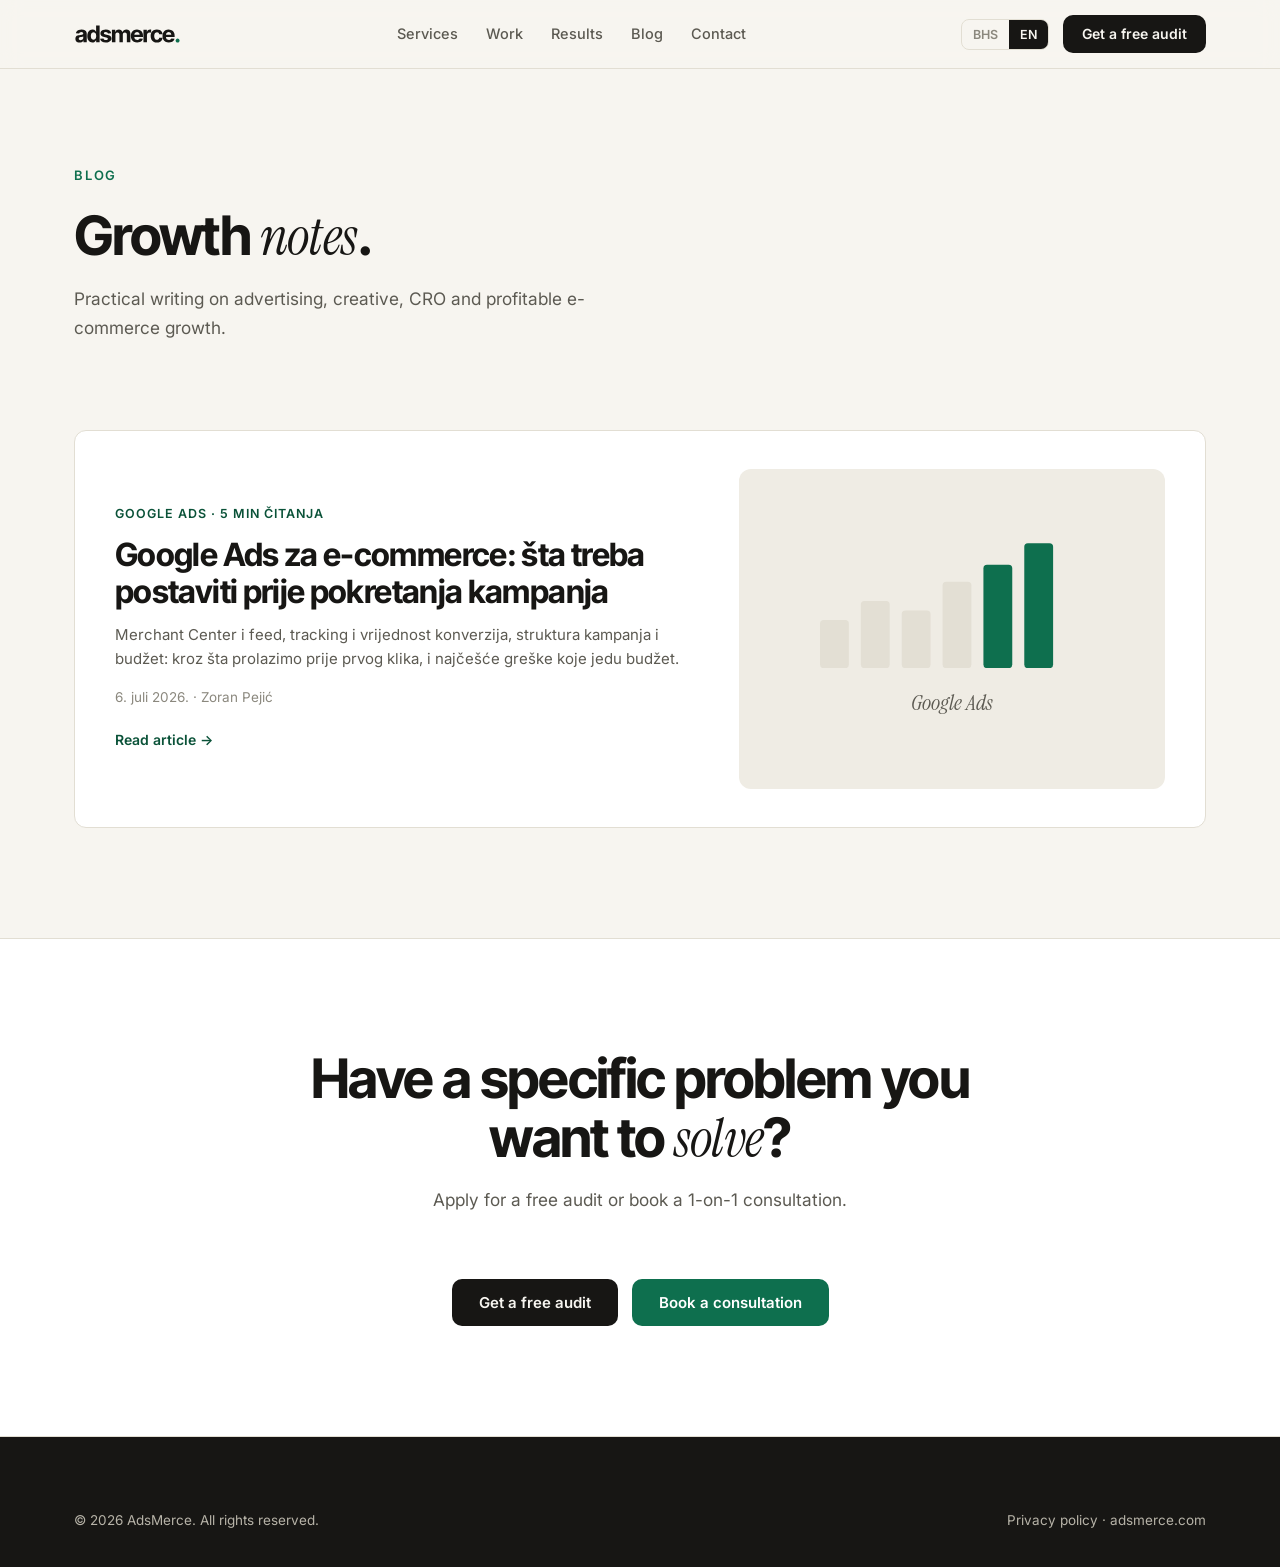
==== commit 0f51c023: "Rewrite Google Ads article as an educational guide (option B) The article now leads with genuinely u" ====
--- a/blog/index.html
+++ b/blog/index.html
@@ -26,7 +26,7 @@
   "@type": "Blog",
   "name": "AdsMerce Blog",
   "url": "https://adsmerce.com/blog/",
-  "description": "Practical writing on performance marketing, creative and CRO for e-commerce brands.",
+  "description": "Praktični tekstovi o oglašavanju, kreativama, CRO-u i profitabilnom rastu e-commerce brendova.",
   "publisher": { "@type": "Organization", "name": "AdsMerce", "url": "https://adsmerce.com/" }
 }
 </script>
@@ -81,9 +81,9 @@
     <div class="container post-list">
       <a class="post-card post-featured reveal" href="google-ads-starter-offer.html">
         <span class="post-featured-body">
-          <span class="post-tags">Google Ads · 2 min čitanja</span>
-          <h3>Google Ads za e-commerce: kako izgleda naš početni paket</h3>
-          <p>Meta Ads su naš primarni kanal, ali za mnoge shopove Google postaje logičan sljedeći korak. Šta uključuje početno postavljanje, kome je namijenjeno i kako izgleda prvih 30 dana.</p>
+          <span class="post-tags">Google Ads · 5 min čitanja</span>
+          <h3>Google Ads za e-commerce: šta treba postaviti prije pokretanja kampanja</h3>
+          <p>Merchant Center i feed, tracking i vrijednost konverzija, struktura kampanja i budžet: kroz šta prolazimo prije prvog klika, i najčešće greške koje jedu budžet.</p>
           <span class="post-meta"><time datetime="2026-07-06">6. juli 2026.</time> · Zoran Pejić</span>
           <span class="post-more" data-i18n="blog.read">Pročitaj tekst →</span>
         </span>
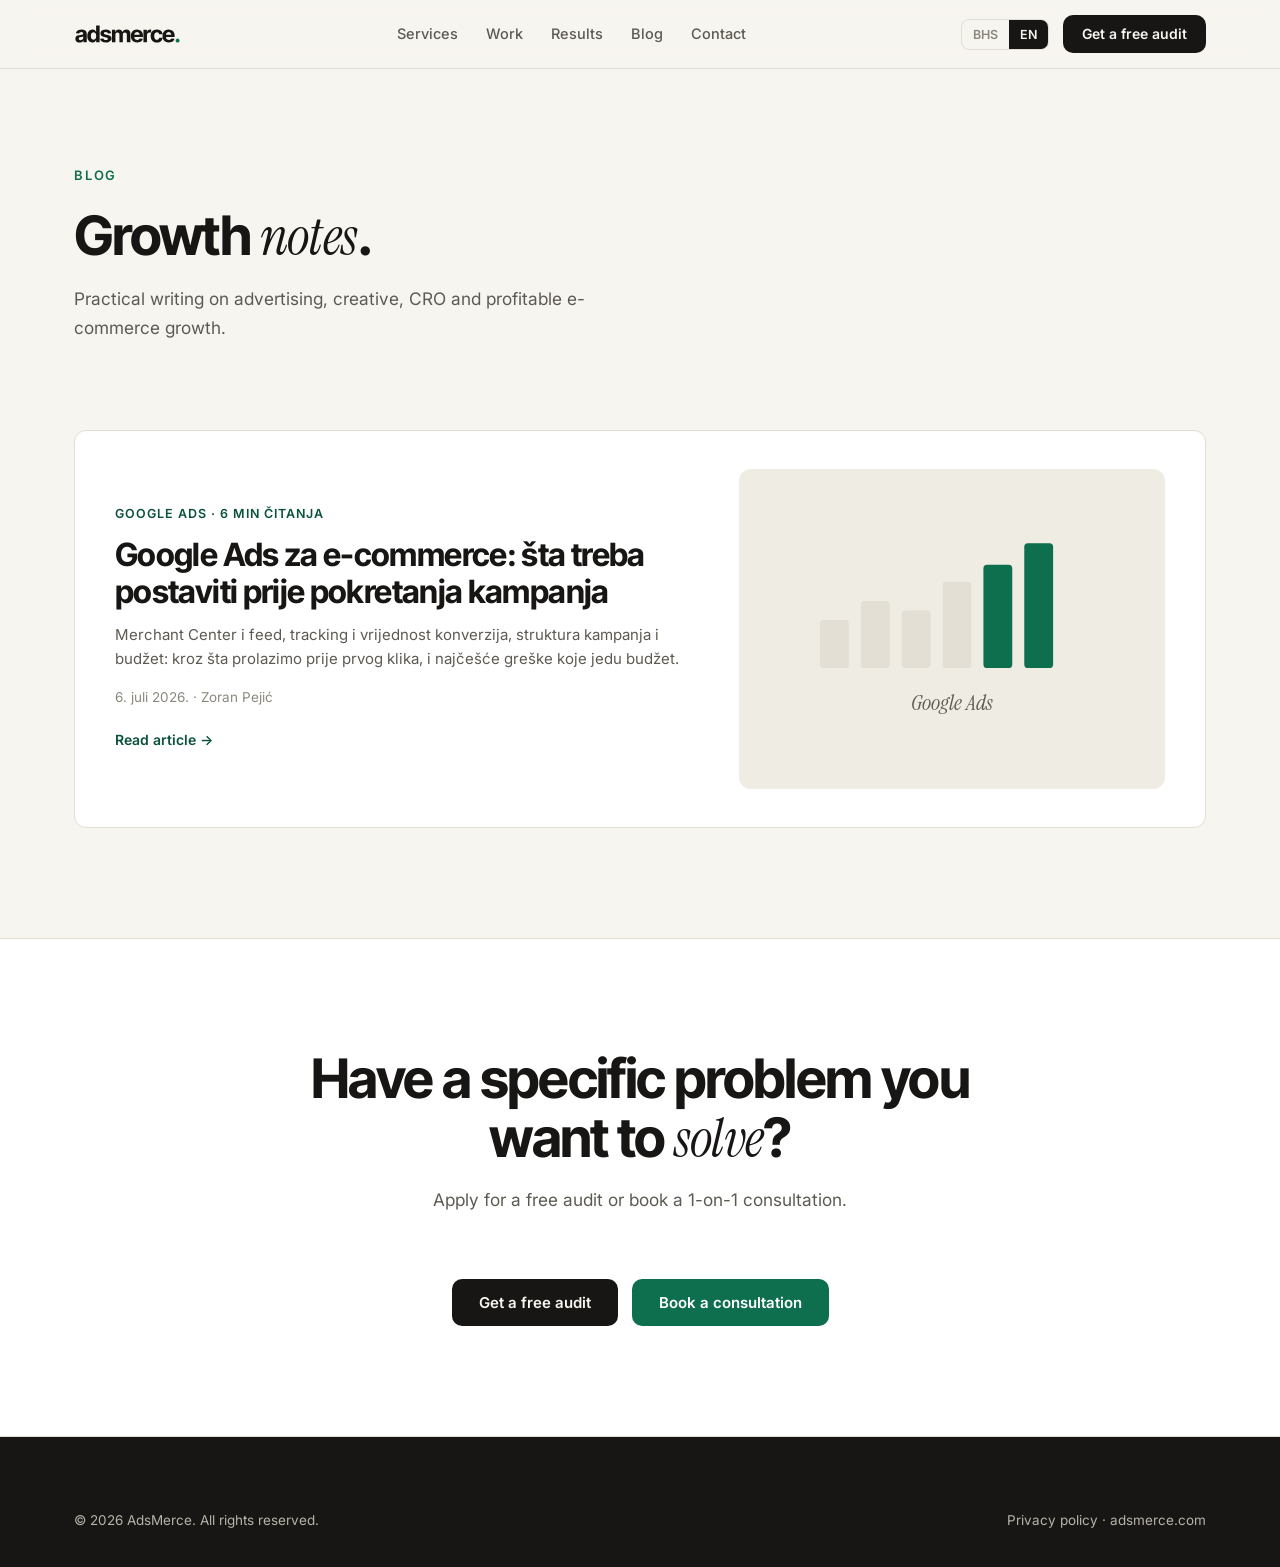
==== commit 5c413c71: "Google Ads article: technical and stylistic corrections from owner review Softened absolute claims: " ====
--- a/blog/index.html
+++ b/blog/index.html
@@ -81,7 +81,7 @@
     <div class="container post-list">
       <a class="post-card post-featured reveal" href="google-ads-starter-offer.html">
         <span class="post-featured-body">
-          <span class="post-tags">Google Ads · 5 min čitanja</span>
+          <span class="post-tags">Google Ads · 6 min čitanja</span>
           <h3>Google Ads za e-commerce: šta treba postaviti prije pokretanja kampanja</h3>
           <p>Merchant Center i feed, tracking i vrijednost konverzija, struktura kampanja i budžet: kroz šta prolazimo prije prvog klika, i najčešće greške koje jedu budžet.</p>
           <span class="post-meta"><time datetime="2026-07-06">6. juli 2026.</time> · Zoran Pejić</span>
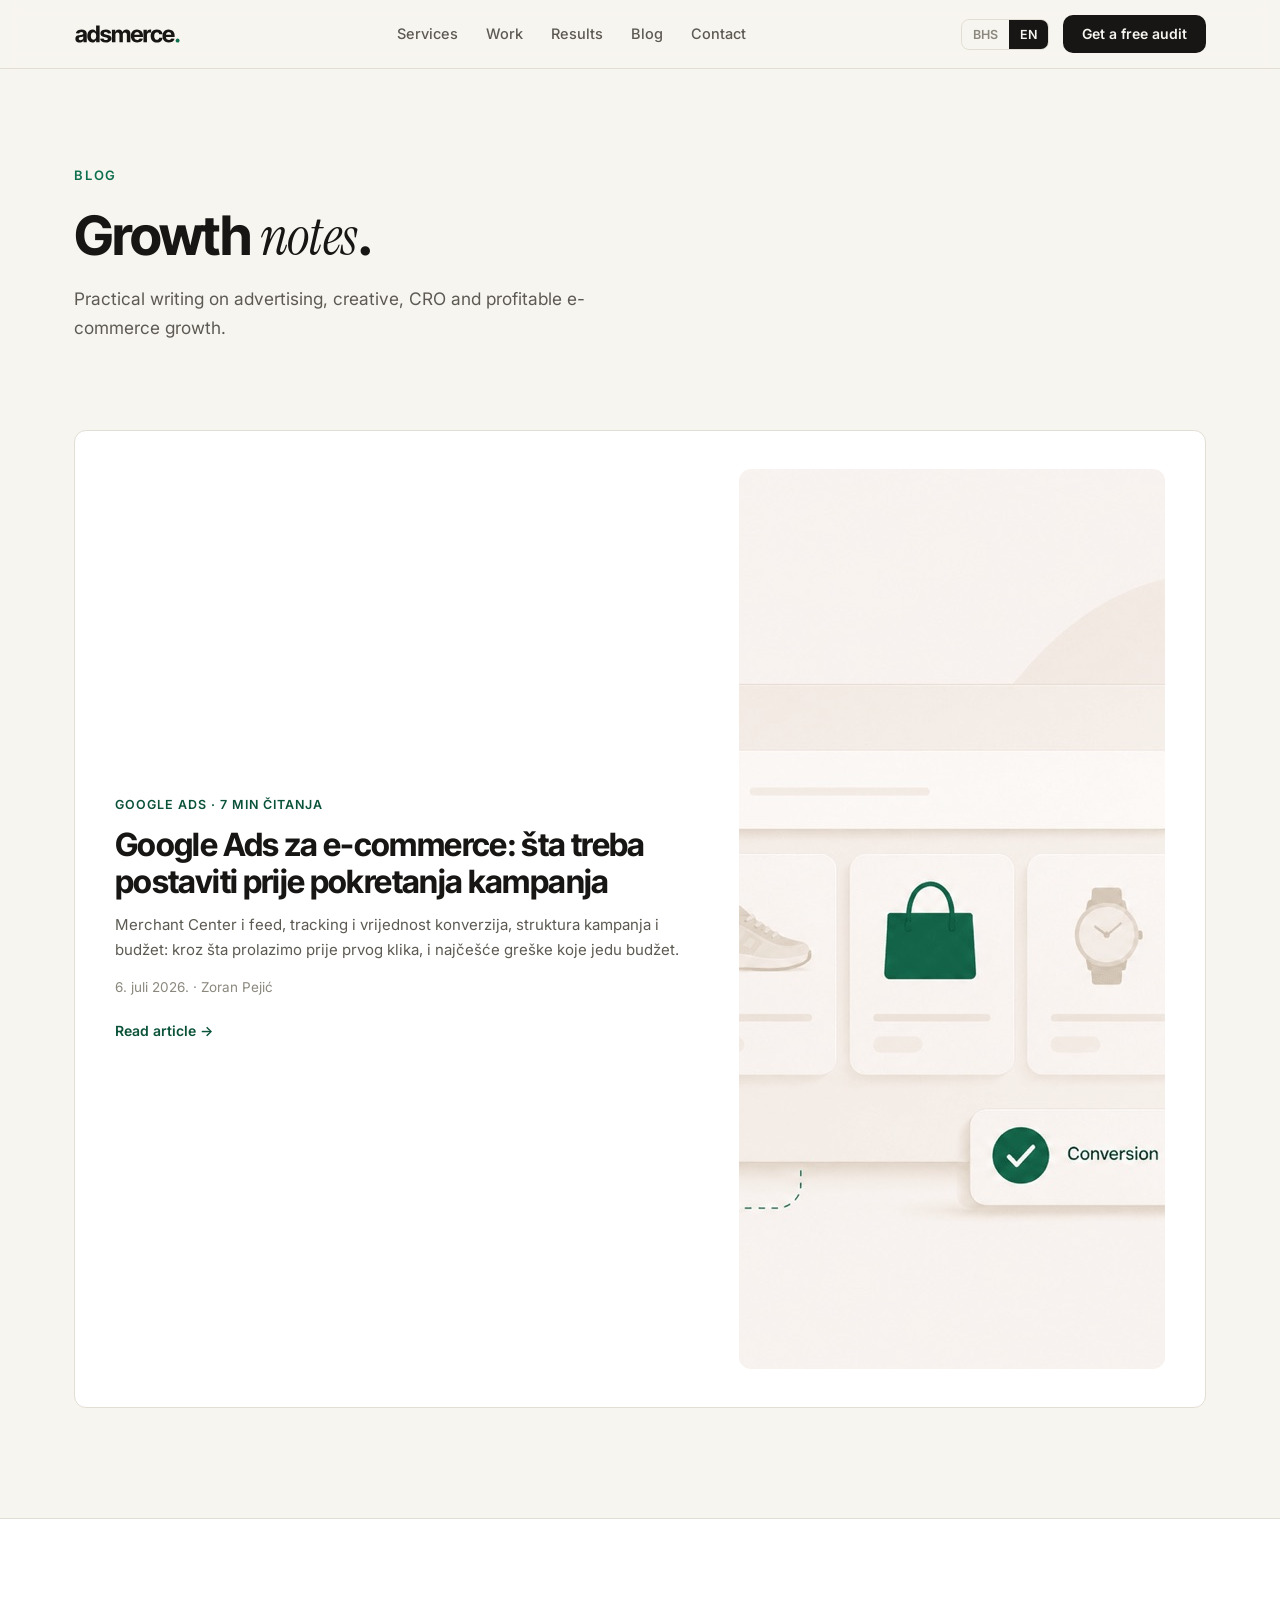
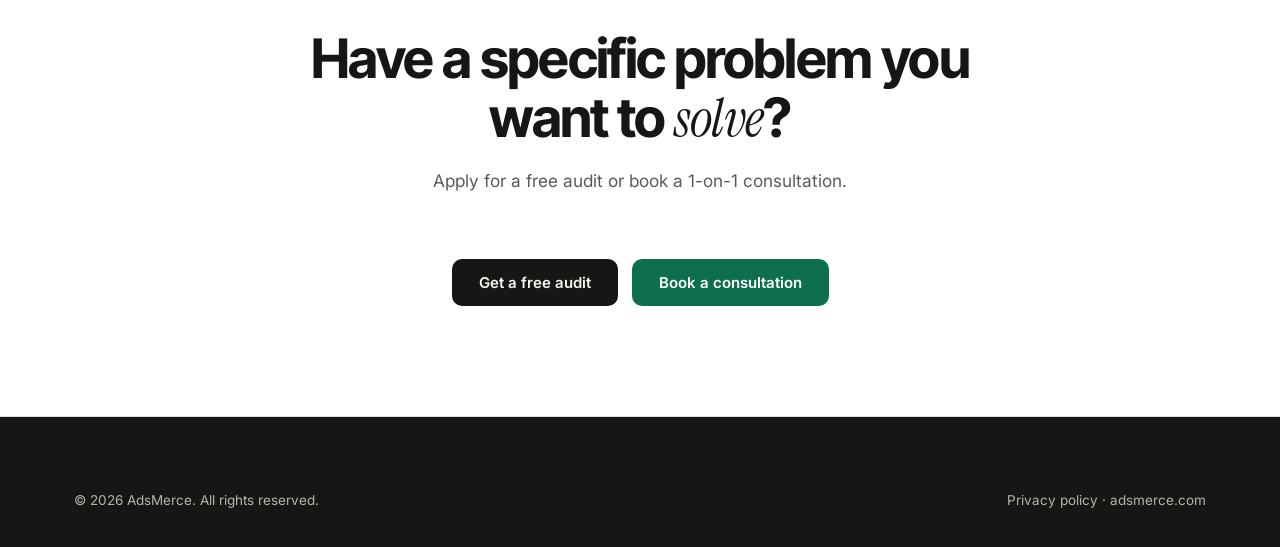
==== commit 87fcbb29: "Google Ads article: review round 2 corrections + cover image Applied owner/review corrections: "potr" ====
--- a/blog/index.html
+++ b/blog/index.html
@@ -19,7 +19,7 @@
 <link rel="preconnect" href="https://fonts.googleapis.com">
 <link rel="preconnect" href="https://fonts.gstatic.com" crossorigin>
 <link href="https://fonts.googleapis.com/css2?family=Inter:wght@400;500;600&family=Inter+Tight:wght@600;700;800&family=Instrument+Serif:ital@1&display=swap" rel="stylesheet">
-<link rel="stylesheet" href="../css/style.css?v=4">
+<link rel="stylesheet" href="../css/style.css?v=5">
 <script type="application/ld+json">
 {
   "@context": "https://schema.org",
@@ -81,27 +81,13 @@
     <div class="container post-list">
       <a class="post-card post-featured reveal" href="google-ads-starter-offer.html">
         <span class="post-featured-body">
-          <span class="post-tags">Google Ads · 6 min čitanja</span>
+          <span class="post-tags">Google Ads · 7 min čitanja</span>
           <h3>Google Ads za e-commerce: šta treba postaviti prije pokretanja kampanja</h3>
           <p>Merchant Center i feed, tracking i vrijednost konverzija, struktura kampanja i budžet: kroz šta prolazimo prije prvog klika, i najčešće greške koje jedu budžet.</p>
           <span class="post-meta"><time datetime="2026-07-06">6. juli 2026.</time> · Zoran Pejić</span>
           <span class="post-more" data-i18n="blog.read">Pročitaj tekst →</span>
         </span>
-        <span class="post-cover" aria-hidden="true">
-          <svg viewBox="0 0 220 110" width="62%" role="presentation">
-            <g fill="#E3DFD4">
-              <rect x="0" y="70" width="24" height="40" rx="3"/>
-              <rect x="34" y="54" width="24" height="56" rx="3"/>
-              <rect x="68" y="62" width="24" height="48" rx="3"/>
-              <rect x="102" y="38" width="24" height="72" rx="3"/>
-            </g>
-            <g fill="#0E6F4E">
-              <rect x="136" y="24" width="24" height="86" rx="3"/>
-              <rect x="170" y="6" width="24" height="104" rx="3"/>
-            </g>
-          </svg>
-          <span>Google Ads</span>
-        </span>
+        <img class="post-cover-img" src="../assets/blog/google-ads-cover.jpg" alt="Google Shopping rezultati, korpa, potvrđena konverzija i grafik rasta" width="1200" height="900" loading="lazy">
       </a>
     </div>
   </section>
@@ -129,6 +115,6 @@
   </div>
 </footer>
 
-<script src="../js/main.js?v=4"></script>
+<script src="../js/main.js?v=5"></script>
 </body>
 </html>
--- a/css/style.css
+++ b/css/style.css
@@ -812,6 +812,7 @@
   gap: 18px;
 }
 .post-cover > span { font-family: var(--font-serif); font-style: italic; font-size: 1.35rem; color: var(--ink-soft); }
+.post-cover-img { width: 100%; aspect-ratio: 4 / 3; object-fit: cover; border-radius: var(--radius); display: block; }
 
 /* ---------- article CTA ---------- */
 .article-cta {
@@ -826,6 +827,7 @@
 .article-cta-actions { display: flex; flex-wrap: wrap; gap: 12px; }
 
 .article { max-width: 760px; margin: 0 auto; padding: 84px 24px 110px; }
+.article-cover { width: 100%; height: auto; border-radius: 12px; border: 1px solid var(--line); margin: 8px 0 40px; display: block; }
 .article .kicker { margin-bottom: 24px; }
 .article h1 { font-size: clamp(2.2rem, 5vw, 3.2rem); letter-spacing: -0.035em; line-height: 1.05; margin-bottom: 18px; }
 .article-meta { font-size: 14px; color: var(--ink-faint); margin-bottom: 42px; }
@@ -1055,7 +1057,7 @@
   .ugc-grid { grid-template-columns: 1fr; gap: 44px; }
   .post-card { grid-template-columns: 1fr; gap: 8px; }
   .post-featured { gap: 24px; padding: 26px 22px; }
-  .post-cover { order: -1; aspect-ratio: 16 / 9; }
+  .post-cover, .post-cover-img { order: -1; aspect-ratio: 16 / 9; }
   .form-grid { grid-template-columns: 1fr; }
 }
 @media (max-width: 560px) {
